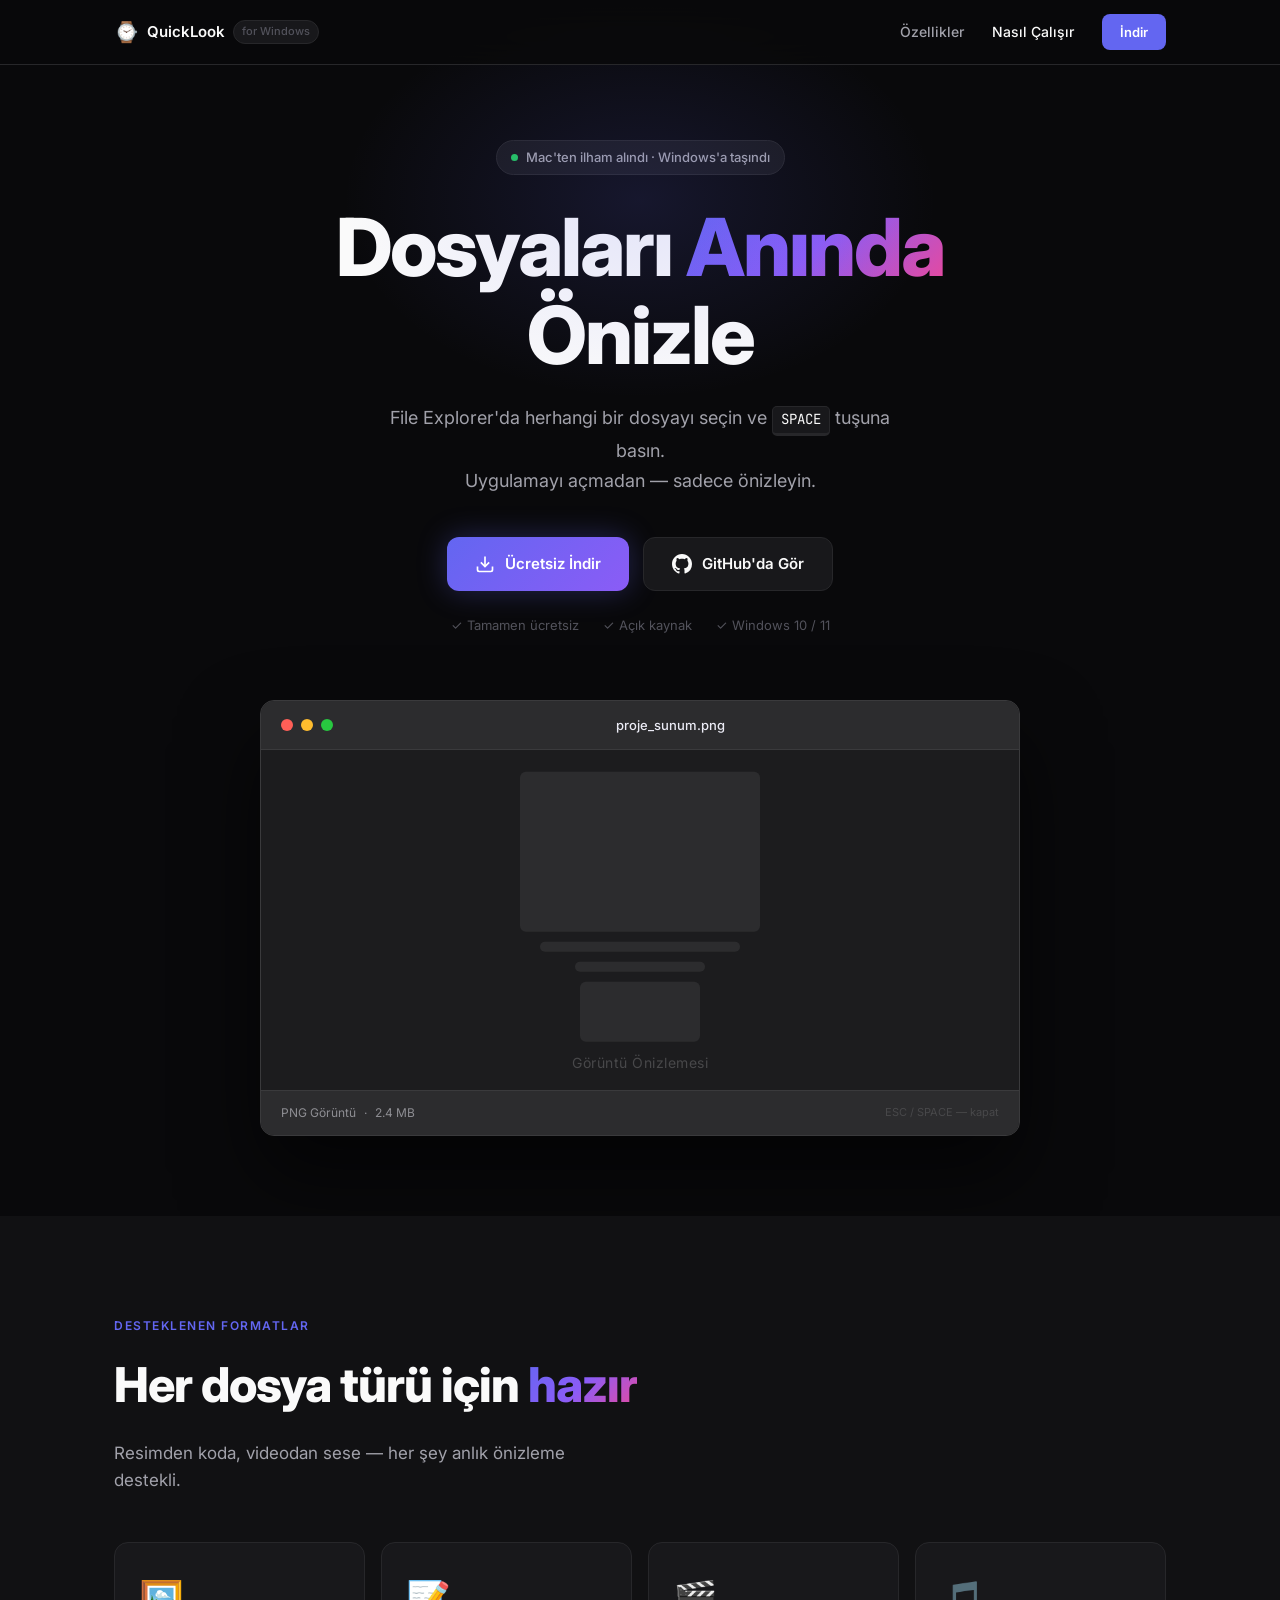
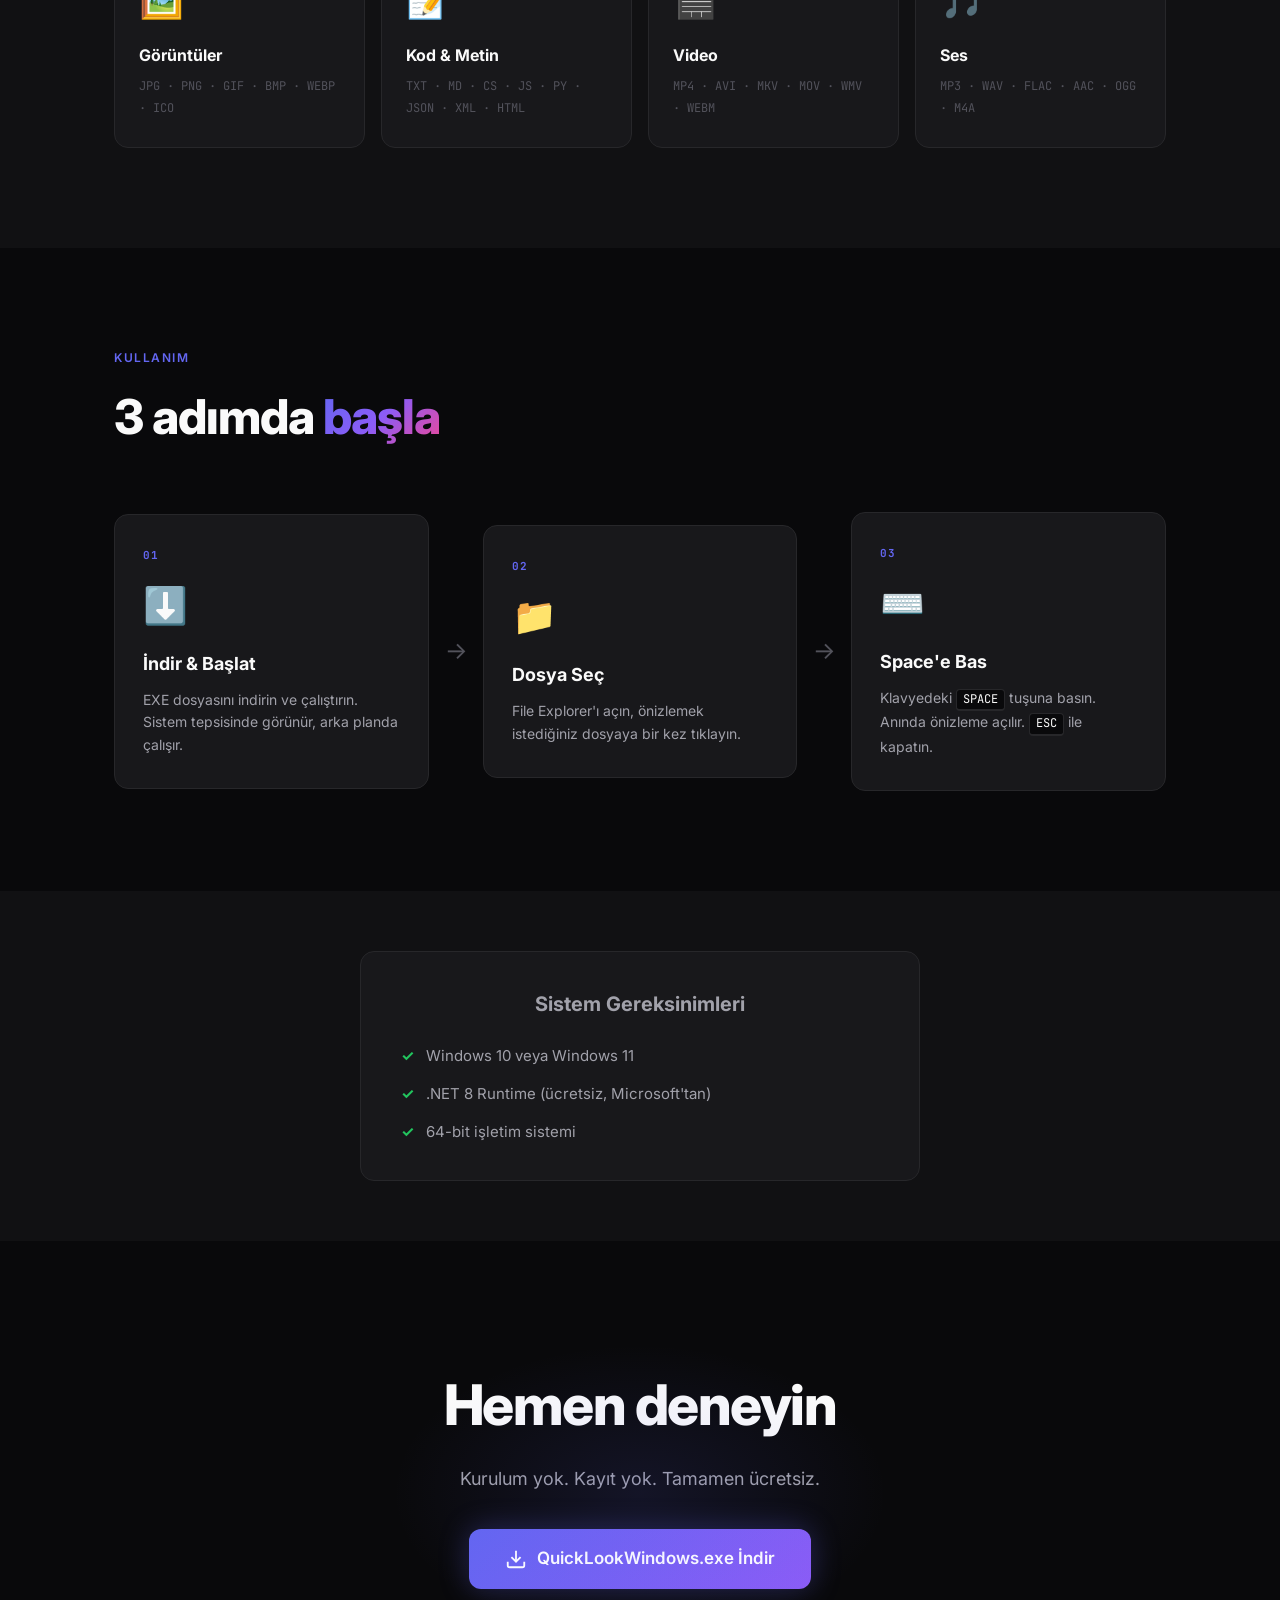
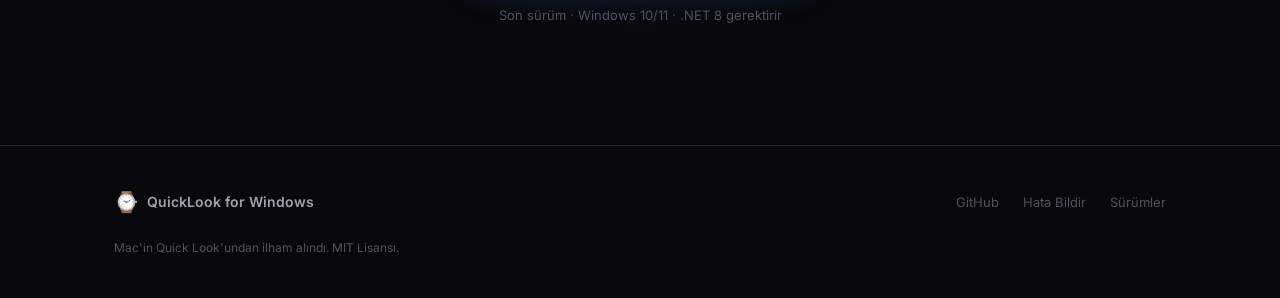
==== website/index.html @ 40efee07 "Initial commit: QuickLook for Windows + website" ====
<!DOCTYPE html>
<html lang="tr">
<head>
    <meta charset="UTF-8">
    <meta name="viewport" content="width=device-width, initial-scale=1.0">
    <title>Quick Look for Windows — Anlık Dosya Önizleme</title>
    <meta name="description" content="Mac'in efsanevi Quick Look özelliği artık Windows'ta. Herhangi bir dosyaya Space tuşuna basarak saniyeler içinde önizleyin.">
    <link rel="stylesheet" href="style.css">
    <link rel="preconnect" href="https://fonts.googleapis.com">
    <link href="https://fonts.googleapis.com/css2?family=Inter:wght@300;400;500;600;700;800&family=JetBrains+Mono:wght@400;500&display=swap" rel="stylesheet">
</head>
<body>

    <!-- Nav -->
    <nav class="nav">
        <div class="nav-inner">
            <div class="nav-logo">
                <span class="logo-icon">⌚</span>
                <span class="logo-text">QuickLook</span>
                <span class="logo-badge">for Windows</span>
            </div>
            <div class="nav-links">
                <a href="#features">Özellikler</a>
                <a href="#how">Nasıl Çalışır</a>
                <a href="#download" class="btn-nav">İndir</a>
            </div>
        </div>
    </nav>

    <!-- Hero -->
    <section class="hero">
        <div class="hero-glow"></div>
        <div class="container">
            <div class="hero-badge">
                <span class="badge-dot"></span>
                Mac'ten ilham alındı · Windows'a taşındı
            </div>
            <h1 class="hero-title">
                Dosyaları <span class="gradient-text">Anında</span><br>Önizle
            </h1>
            <p class="hero-sub">
                File Explorer'da herhangi bir dosyayı seçin ve <kbd>SPACE</kbd> tuşuna basın.<br>
                Uygulamayı açmadan — sadece önizleyin.
            </p>
            <div class="hero-actions">
                <!-- GitHub Releases URL'ini buraya girin -->
                <a href="https://github.com/serdalswd/QuickLookWindows/releases/latest/download/QuickLookWindows.exe"
                   class="btn-primary" id="download-btn">
                    <svg width="20" height="20" viewBox="0 0 24 24" fill="none" stroke="currentColor" stroke-width="2">
                        <path d="M21 15v4a2 2 0 01-2 2H5a2 2 0 01-2-2v-4"/>
                        <polyline points="7 10 12 15 17 10"/>
                        <line x1="12" y1="15" x2="12" y2="3"/>
                    </svg>
                    Ücretsiz İndir
                </a>
                <a href="https://github.com/serdalswd/QuickLookWindows" class="btn-secondary" target="_blank">
                    <svg width="20" height="20" viewBox="0 0 24 24" fill="currentColor">
                        <path d="M12 0C5.37 0 0 5.37 0 12c0 5.31 3.435 9.795 8.205 11.385.6.105.825-.255.825-.57 0-.285-.015-1.23-.015-2.235-3.015.555-3.795-.735-4.035-1.41-.135-.345-.72-1.41-1.23-1.695-.42-.225-1.02-.78-.015-.795.945-.015 1.62.87 1.845 1.23 1.08 1.815 2.805 1.305 3.495.99.105-.78.42-1.305.765-1.605-2.67-.3-5.46-1.335-5.46-5.925 0-1.305.465-2.385 1.23-3.225-.12-.3-.54-1.53.12-3.18 0 0 1.005-.315 3.3 1.23.96-.27 1.98-.405 3-.405s2.04.135 3 .405c2.295-1.56 3.3-1.23 3.3-1.23.66 1.65.24 2.88.12 3.18.765.84 1.23 1.905 1.23 3.225 0 4.605-2.805 5.625-5.475 5.925.435.375.81 1.095.81 2.22 0 1.605-.015 2.895-.015 3.3 0 .315.225.69.825.57A12.02 12.02 0 0024 12c0-6.63-5.37-12-12-12z"/>
                    </svg>
                    GitHub'da Gör
                </a>
            </div>
            <div class="hero-meta">
                <span>✓ Tamamen ücretsiz</span>
                <span>✓ Açık kaynak</span>
                <span>✓ Windows 10 / 11</span>
            </div>
        </div>

        <!-- Mockup -->
        <div class="mockup-wrap container">
            <div class="mockup-window">
                <div class="mockup-titlebar">
                    <span class="dot red"></span>
                    <span class="dot yellow"></span>
                    <span class="dot green"></span>
                    <span class="mockup-filename">proje_sunum.png</span>
                </div>
                <div class="mockup-content">
                    <div class="mockup-image-placeholder">
                        <div class="placeholder-graphic">
                            <div class="pg-rect large"></div>
                            <div class="pg-line"></div>
                            <div class="pg-line short"></div>
                            <div class="pg-rect small"></div>
                        </div>
                        <p>Görüntü Önizlemesi</p>
                    </div>
                </div>
                <div class="mockup-footer">
                    <span>PNG Görüntü</span>
                    <span>·</span>
                    <span>2.4 MB</span>
                    <span class="mockup-hint">ESC / SPACE — kapat</span>
                </div>
            </div>
        </div>
    </section>

    <!-- Features -->
    <section class="features" id="features">
        <div class="container">
            <div class="section-label">Desteklenen Formatlar</div>
            <h2 class="section-title">Her dosya türü için <span class="gradient-text">hazır</span></h2>
            <p class="section-sub">Resimden koda, videodan sese — her şey anlık önizleme destekli.</p>

            <div class="formats-grid">
                <div class="format-card">
                    <div class="format-icon img-icon">🖼️</div>
                    <div class="format-name">Görüntüler</div>
                    <div class="format-exts">JPG · PNG · GIF · BMP · WEBP · ICO</div>
                </div>
                <div class="format-card">
                    <div class="format-icon code-icon">📝</div>
                    <div class="format-name">Kod & Metin</div>
                    <div class="format-exts">TXT · MD · CS · JS · PY · JSON · XML · HTML</div>
                </div>
                <div class="format-card">
                    <div class="format-icon vid-icon">🎬</div>
                    <div class="format-name">Video</div>
                    <div class="format-exts">MP4 · AVI · MKV · MOV · WMV · WEBM</div>
                </div>
                <div class="format-card">
                    <div class="format-icon aud-icon">🎵</div>
                    <div class="format-name">Ses</div>
                    <div class="format-exts">MP3 · WAV · FLAC · AAC · OGG · M4A</div>
                </div>
            </div>
        </div>
    </section>

    <!-- How it works -->
    <section class="how" id="how">
        <div class="container">
            <div class="section-label">Kullanım</div>
            <h2 class="section-title">3 adımda <span class="gradient-text">başla</span></h2>

            <div class="steps">
                <div class="step">
                    <div class="step-num">01</div>
                    <div class="step-icon">⬇️</div>
                    <h3>İndir & Başlat</h3>
                    <p>EXE dosyasını indirin ve çalıştırın. Sistem tepsisinde görünür, arka planda çalışır.</p>
                </div>
                <div class="step-arrow">→</div>
                <div class="step">
                    <div class="step-num">02</div>
                    <div class="step-icon">📁</div>
                    <h3>Dosya Seç</h3>
                    <p>File Explorer'ı açın, önizlemek istediğiniz dosyaya bir kez tıklayın.</p>
                </div>
                <div class="step-arrow">→</div>
                <div class="step">
                    <div class="step-num">03</div>
                    <div class="step-icon">⌨️</div>
                    <h3>Space'e Bas</h3>
                    <p>Klavyedeki <kbd>SPACE</kbd> tuşuna basın. Anında önizleme açılır. <kbd>ESC</kbd> ile kapatın.</p>
                </div>
            </div>
        </div>
    </section>

    <!-- Requirements -->
    <section class="requirements">
        <div class="container">
            <div class="req-card">
                <h3>Sistem Gereksinimleri</h3>
                <div class="req-list">
                    <div class="req-item">
                        <span class="req-check">✓</span>
                        <span>Windows 10 veya Windows 11</span>
                    </div>
                    <div class="req-item">
                        <span class="req-check">✓</span>
                        <span>.NET 8 Runtime (ücretsiz, Microsoft'tan)</span>
                    </div>
                    <div class="req-item">
                        <span class="req-check">✓</span>
                        <span>64-bit işletim sistemi</span>
                    </div>
                </div>
            </div>
        </div>
    </section>

    <!-- Download CTA -->
    <section class="download-cta" id="download">
        <div class="container">
            <div class="cta-glow"></div>
            <h2>Hemen deneyin</h2>
            <p>Kurulum yok. Kayıt yok. Tamamen ücretsiz.</p>
            <a href="https://github.com/serdalswd/QuickLookWindows/releases/latest/download/QuickLookWindows.exe"
               class="btn-primary large">
                <svg width="22" height="22" viewBox="0 0 24 24" fill="none" stroke="currentColor" stroke-width="2">
                    <path d="M21 15v4a2 2 0 01-2 2H5a2 2 0 01-2-2v-4"/>
                    <polyline points="7 10 12 15 17 10"/>
                    <line x1="12" y1="15" x2="12" y2="3"/>
                </svg>
                QuickLookWindows.exe İndir
            </a>
            <div class="cta-note">Son sürüm · Windows 10/11 · .NET 8 gerektirir</div>
        </div>
    </section>

    <!-- Footer -->
    <footer class="footer">
        <div class="container footer-inner">
            <div class="footer-logo">
                <span class="logo-icon">⌚</span>
                <span>QuickLook for Windows</span>
            </div>
            <div class="footer-links">
                <a href="https://github.com/serdalswd/QuickLookWindows" target="_blank">GitHub</a>
                <a href="https://github.com/serdalswd/QuickLookWindows/issues" target="_blank">Hata Bildir</a>
                <a href="https://github.com/serdalswd/QuickLookWindows/releases" target="_blank">Sürümler</a>
            </div>
            <div class="footer-copy">Mac'in Quick Look'undan ilham alındı. MIT Lisansı.</div>
        </div>
    </footer>

    <script src="script.js"></script>
</body>
</html>
---- website/style.css ----
*, *::before, *::after { box-sizing: border-box; margin: 0; padding: 0; }

:root {
    --bg: #09090B;
    --bg2: #111113;
    --bg3: #18181B;
    --border: #27272A;
    --text: #FAFAFA;
    --text2: #A1A1AA;
    --text3: #52525B;
    --accent: #6366F1;
    --accent2: #8B5CF6;
    --green: #22C55E;
    --red: #EF4444;
    --yellow: #EAB308;
}

html { scroll-behavior: smooth; }

body {
    background: var(--bg);
    color: var(--text);
    font-family: 'Inter', -apple-system, sans-serif;
    line-height: 1.6;
    overflow-x: hidden;
}

.container {
    max-width: 1100px;
    margin: 0 auto;
    padding: 0 24px;
}

/* NAV */
.nav {
    position: fixed;
    top: 0; left: 0; right: 0;
    z-index: 100;
    background: rgba(9,9,11,0.8);
    backdrop-filter: blur(16px);
    border-bottom: 1px solid var(--border);
}
.nav-inner {
    max-width: 1100px;
    margin: 0 auto;
    padding: 0 24px;
    height: 64px;
    display: flex;
    align-items: center;
    justify-content: space-between;
}
.nav-logo {
    display: flex;
    align-items: center;
    gap: 8px;
    font-weight: 600;
    font-size: 15px;
    text-decoration: none;
    color: var(--text);
}
.logo-icon { font-size: 20px; }
.logo-badge {
    font-size: 11px;
    font-weight: 500;
    color: var(--text3);
    background: var(--bg3);
    border: 1px solid var(--border);
    padding: 2px 8px;
    border-radius: 999px;
}
.nav-links {
    display: flex;
    align-items: center;
    gap: 28px;
}
.nav-links a {
    color: var(--text2);
    text-decoration: none;
    font-size: 14px;
    font-weight: 500;
    transition: color .2s;
}
.nav-links a:hover { color: var(--text); }
.btn-nav {
    background: var(--accent) !important;
    color: white !important;
    padding: 8px 18px !important;
    border-radius: 8px !important;
    font-weight: 600 !important;
    font-size: 13px !important;
    transition: opacity .2s !important;
}
.btn-nav:hover { opacity: 0.85 !important; }

/* HERO */
.hero {
    padding: 140px 0 80px;
    text-align: center;
    position: relative;
    overflow: hidden;
}
.hero-glow {
    position: absolute;
    top: 0; left: 50%;
    transform: translateX(-50%);
    width: 600px;
    height: 400px;
    background: radial-gradient(ellipse at center, rgba(99,102,241,0.15) 0%, transparent 70%);
    pointer-events: none;
}
.hero-badge {
    display: inline-flex;
    align-items: center;
    gap: 8px;
    font-size: 13px;
    font-weight: 500;
    color: var(--text2);
    background: var(--bg3);
    border: 1px solid var(--border);
    padding: 6px 14px;
    border-radius: 999px;
    margin-bottom: 28px;
}
.badge-dot {
    width: 7px; height: 7px;
    background: var(--green);
    border-radius: 50%;
    animation: pulse 2s infinite;
}
@keyframes pulse {
    0%, 100% { opacity: 1; }
    50% { opacity: 0.4; }
}
.hero-title {
    font-size: clamp(48px, 7vw, 80px);
    font-weight: 800;
    line-height: 1.1;
    letter-spacing: -2px;
    margin-bottom: 24px;
}
.gradient-text {
    background: linear-gradient(135deg, var(--accent), var(--accent2), #EC4899);
    -webkit-background-clip: text;
    -webkit-text-fill-color: transparent;
    background-clip: text;
}
.hero-sub {
    font-size: 18px;
    color: var(--text2);
    max-width: 520px;
    margin: 0 auto 40px;
    line-height: 1.7;
}
.hero-sub kbd {
    display: inline-block;
    background: var(--bg3);
    border: 1px solid var(--border);
    border-bottom: 3px solid var(--border);
    padding: 1px 8px;
    border-radius: 5px;
    font-family: 'JetBrains Mono', monospace;
    font-size: 14px;
    color: var(--text);
}
.hero-actions {
    display: flex;
    gap: 14px;
    justify-content: center;
    flex-wrap: wrap;
    margin-bottom: 24px;
}
.btn-primary {
    display: inline-flex;
    align-items: center;
    gap: 10px;
    background: linear-gradient(135deg, var(--accent), var(--accent2));
    color: white;
    text-decoration: none;
    font-weight: 600;
    font-size: 15px;
    padding: 14px 28px;
    border-radius: 12px;
    transition: transform .2s, opacity .2s;
    box-shadow: 0 0 30px rgba(99,102,241,0.3);
}
.btn-primary:hover { transform: translateY(-2px); opacity: 0.9; }
.btn-primary.large { font-size: 17px; padding: 16px 36px; }
.btn-secondary {
    display: inline-flex;
    align-items: center;
    gap: 10px;
    background: var(--bg3);
    border: 1px solid var(--border);
    color: var(--text);
    text-decoration: none;
    font-weight: 600;
    font-size: 15px;
    padding: 14px 28px;
    border-radius: 12px;
    transition: border-color .2s, transform .2s;
}
.btn-secondary:hover { border-color: #52525B; transform: translateY(-2px); }
.hero-meta {
    display: flex;
    gap: 24px;
    justify-content: center;
    font-size: 13px;
    color: var(--text3);
    flex-wrap: wrap;
}

/* MOCKUP */
.mockup-wrap {
    margin-top: 64px;
}
.mockup-window {
    background: #1C1C1E;
    border: 1px solid #3A3A3C;
    border-radius: 14px;
    overflow: hidden;
    max-width: 760px;
    margin: 0 auto;
    box-shadow: 0 40px 80px rgba(0,0,0,0.6);
}
.mockup-titlebar {
    background: #2C2C2E;
    padding: 14px 20px;
    display: flex;
    align-items: center;
    gap: 8px;
    border-bottom: 1px solid #3A3A3C;
}
.dot {
    width: 12px; height: 12px;
    border-radius: 50%;
}
.dot.red { background: #FF5F57; }
.dot.yellow { background: #FEBC2E; }
.dot.green { background: #28C840; }
.mockup-filename {
    flex: 1;
    text-align: center;
    font-size: 13px;
    font-weight: 500;
    color: #EBEBF5;
    margin: 0 8px;
}
.mockup-content {
    height: 340px;
    display: flex;
    align-items: center;
    justify-content: center;
    background: #1C1C1E;
}
.mockup-image-placeholder {
    text-align: center;
    color: #48484A;
}
.mockup-image-placeholder p {
    font-size: 14px;
    margin-top: 16px;
    letter-spacing: 0.5px;
}
.placeholder-graphic {
    display: flex;
    flex-direction: column;
    gap: 10px;
    align-items: center;
}
.pg-rect {
    background: #2C2C2E;
    border-radius: 6px;
}
.pg-rect.large { width: 240px; height: 160px; }
.pg-rect.small { width: 120px; height: 60px; }
.pg-line {
    height: 10px;
    border-radius: 999px;
    background: #2C2C2E;
    width: 200px;
}
.pg-line.short { width: 130px; }
.mockup-footer {
    background: #2C2C2E;
    padding: 12px 20px;
    display: flex;
    align-items: center;
    gap: 8px;
    font-size: 12px;
    color: #8E8E93;
    border-top: 1px solid #3A3A3C;
}
.mockup-hint {
    margin-left: auto;
    color: #48484A;
    font-size: 11px;
}

/* SECTIONS */
.section-label {
    font-size: 12px;
    font-weight: 600;
    letter-spacing: 1.5px;
    text-transform: uppercase;
    color: var(--accent);
    margin-bottom: 12px;
}
.section-title {
    font-size: clamp(32px, 4vw, 48px);
    font-weight: 800;
    letter-spacing: -1px;
    margin-bottom: 16px;
}
.section-sub {
    color: var(--text2);
    font-size: 17px;
    max-width: 500px;
}

/* FEATURES */
.features {
    padding: 100px 0;
    background: var(--bg2);
}
.formats-grid {
    display: grid;
    grid-template-columns: repeat(auto-fit, minmax(220px, 1fr));
    gap: 16px;
    margin-top: 48px;
}
.format-card {
    background: var(--bg3);
    border: 1px solid var(--border);
    border-radius: 14px;
    padding: 28px 24px;
    transition: border-color .2s, transform .2s;
}
.format-card:hover {
    border-color: #52525B;
    transform: translateY(-4px);
}
.format-icon { font-size: 36px; margin-bottom: 14px; }
.format-name {
    font-weight: 700;
    font-size: 16px;
    margin-bottom: 8px;
}
.format-exts {
    font-size: 12px;
    color: var(--text3);
    font-family: 'JetBrains Mono', monospace;
    line-height: 1.8;
}

/* HOW */
.how {
    padding: 100px 0;
}
.steps {
    display: flex;
    align-items: center;
    gap: 16px;
    margin-top: 56px;
    flex-wrap: wrap;
}
.step {
    flex: 1;
    min-width: 220px;
    background: var(--bg3);
    border: 1px solid var(--border);
    border-radius: 14px;
    padding: 32px 28px;
}
.step-num {
    font-size: 11px;
    font-weight: 700;
    letter-spacing: 1px;
    color: var(--accent);
    font-family: 'JetBrains Mono', monospace;
    margin-bottom: 12px;
}
.step-icon { font-size: 36px; margin-bottom: 16px; }
.step h3 {
    font-size: 18px;
    font-weight: 700;
    margin-bottom: 10px;
}
.step p {
    font-size: 14px;
    color: var(--text2);
    line-height: 1.6;
}
.step p kbd {
    display: inline-block;
    background: var(--bg);
    border: 1px solid var(--border);
    border-bottom: 2px solid var(--border);
    padding: 0px 6px;
    border-radius: 4px;
    font-family: 'JetBrains Mono', monospace;
    font-size: 12px;
    color: var(--text);
}
.step-arrow {
    font-size: 24px;
    color: var(--text3);
    flex-shrink: 0;
}

/* REQUIREMENTS */
.requirements {
    padding: 60px 0;
    background: var(--bg2);
}
.req-card {
    background: var(--bg3);
    border: 1px solid var(--border);
    border-radius: 14px;
    padding: 36px 40px;
    max-width: 560px;
    margin: 0 auto;
    text-align: center;
}
.req-card h3 {
    font-size: 20px;
    font-weight: 700;
    margin-bottom: 24px;
    color: var(--text2);
}
.req-list {
    display: flex;
    flex-direction: column;
    gap: 14px;
    text-align: left;
}
.req-item {
    display: flex;
    align-items: center;
    gap: 12px;
    font-size: 15px;
    color: var(--text2);
}
.req-check {
    color: var(--green);
    font-weight: 700;
    flex-shrink: 0;
}

/* DOWNLOAD CTA */
.download-cta {
    padding: 120px 0;
    text-align: center;
    position: relative;
    overflow: hidden;
}
.cta-glow {
    position: absolute;
    top: 50%; left: 50%;
    transform: translate(-50%,-50%);
    width: 500px; height: 300px;
    background: radial-gradient(ellipse, rgba(99,102,241,0.12) 0%, transparent 70%);
    pointer-events: none;
}
.download-cta h2 {
    font-size: clamp(36px, 5vw, 56px);
    font-weight: 800;
    letter-spacing: -1.5px;
    margin-bottom: 14px;
}
.download-cta p {
    font-size: 18px;
    color: var(--text2);
    margin-bottom: 36px;
}
.cta-note {
    margin-top: 16px;
    font-size: 13px;
    color: var(--text3);
}

/* FOOTER */
.footer {
    border-top: 1px solid var(--border);
    padding: 40px 0;
}
.footer-inner {
    display: flex;
    align-items: center;
    justify-content: space-between;
    flex-wrap: wrap;
    gap: 20px;
}
.footer-logo {
    display: flex;
    align-items: center;
    gap: 8px;
    font-weight: 600;
    font-size: 14px;
    color: var(--text2);
}
.footer-links {
    display: flex;
    gap: 24px;
}
.footer-links a {
    font-size: 13px;
    color: var(--text3);
    text-decoration: none;
    transition: color .2s;
}
.footer-links a:hover { color: var(--text2); }
.footer-copy {
    font-size: 12px;
    color: var(--text3);
    width: 100%;
}

/* ANIMATIONS */
.fade-up {
    opacity: 0;
    transform: translateY(30px);
    transition: opacity 0.6s ease, transform 0.6s ease;
}
.fade-up.visible {
    opacity: 1;
    transform: translateY(0);
}

@media (max-width: 680px) {
    .nav-links a:not(.btn-nav) { display: none; }
    .step-arrow { display: none; }
    .steps { gap: 16px; }
    .hero-title { letter-spacing: -1px; }
    .footer-inner { flex-direction: column; text-align: center; }
    .footer-links { justify-content: center; }
}
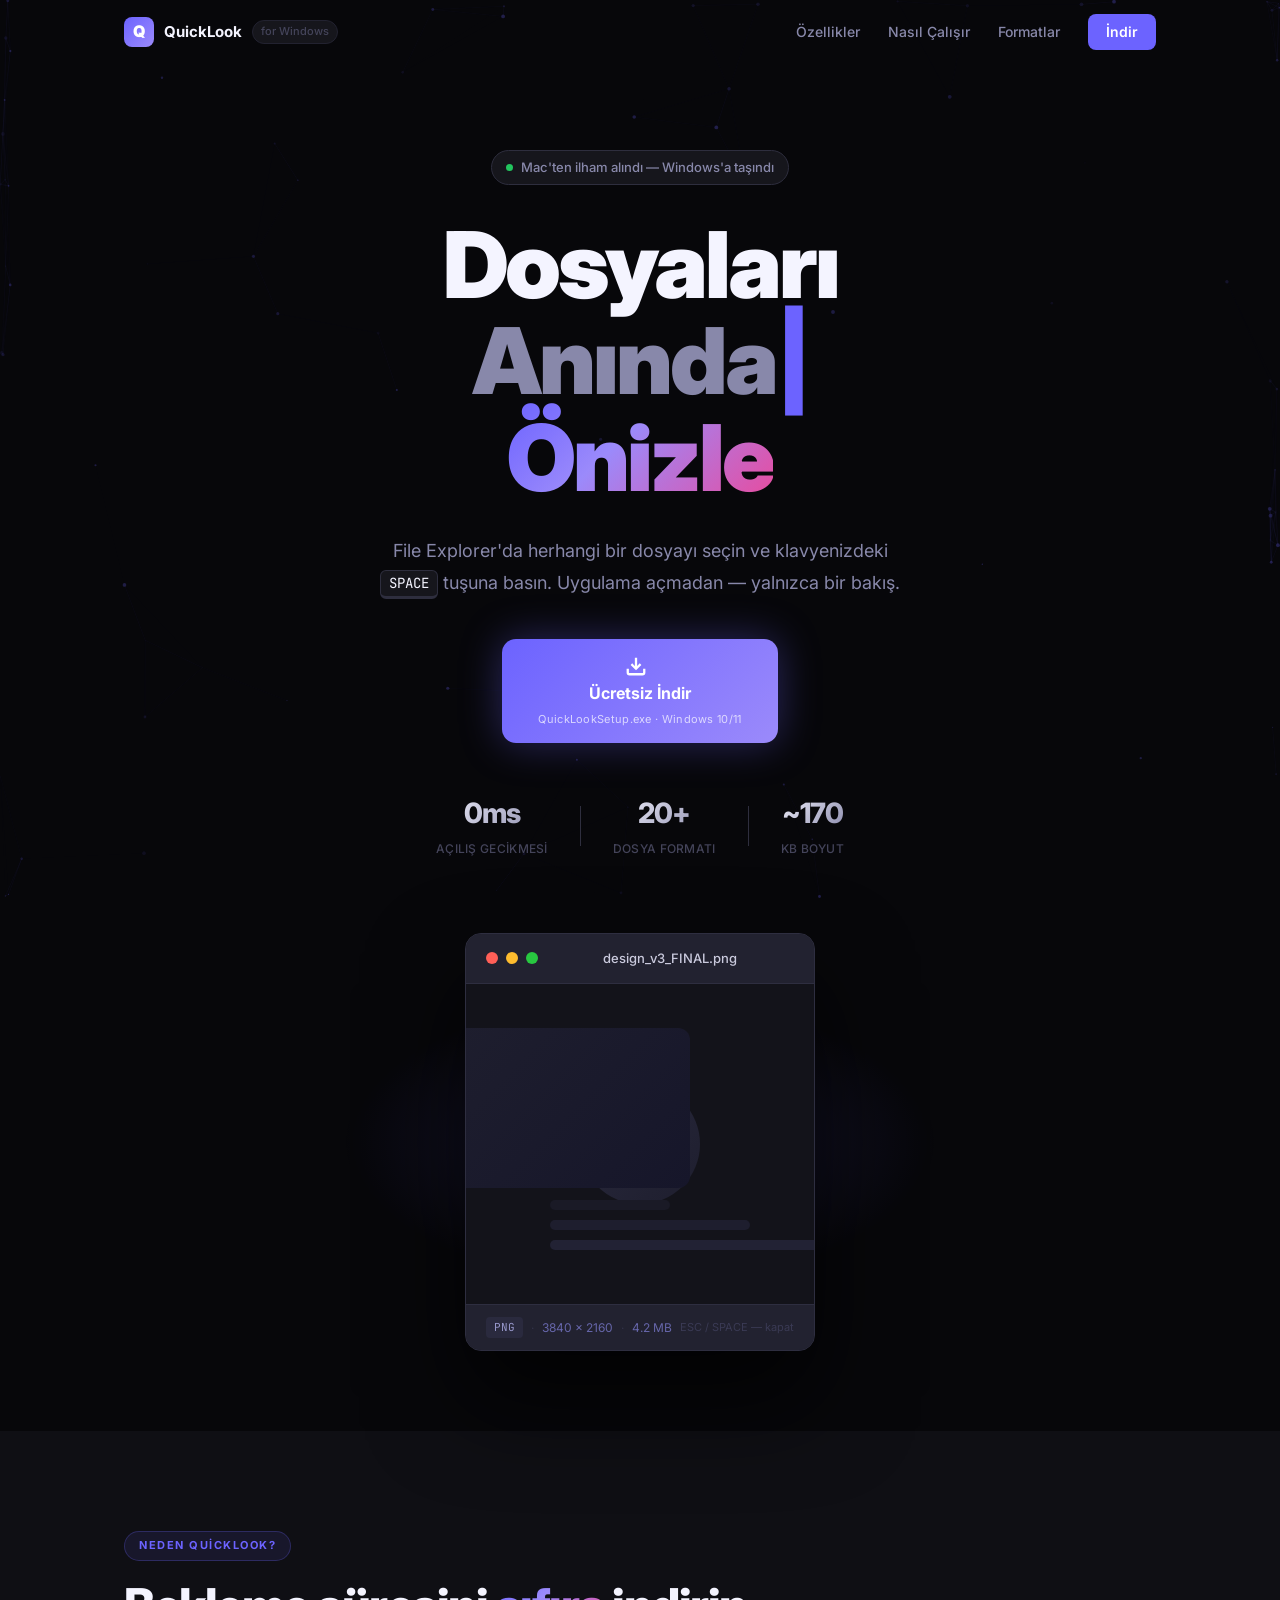
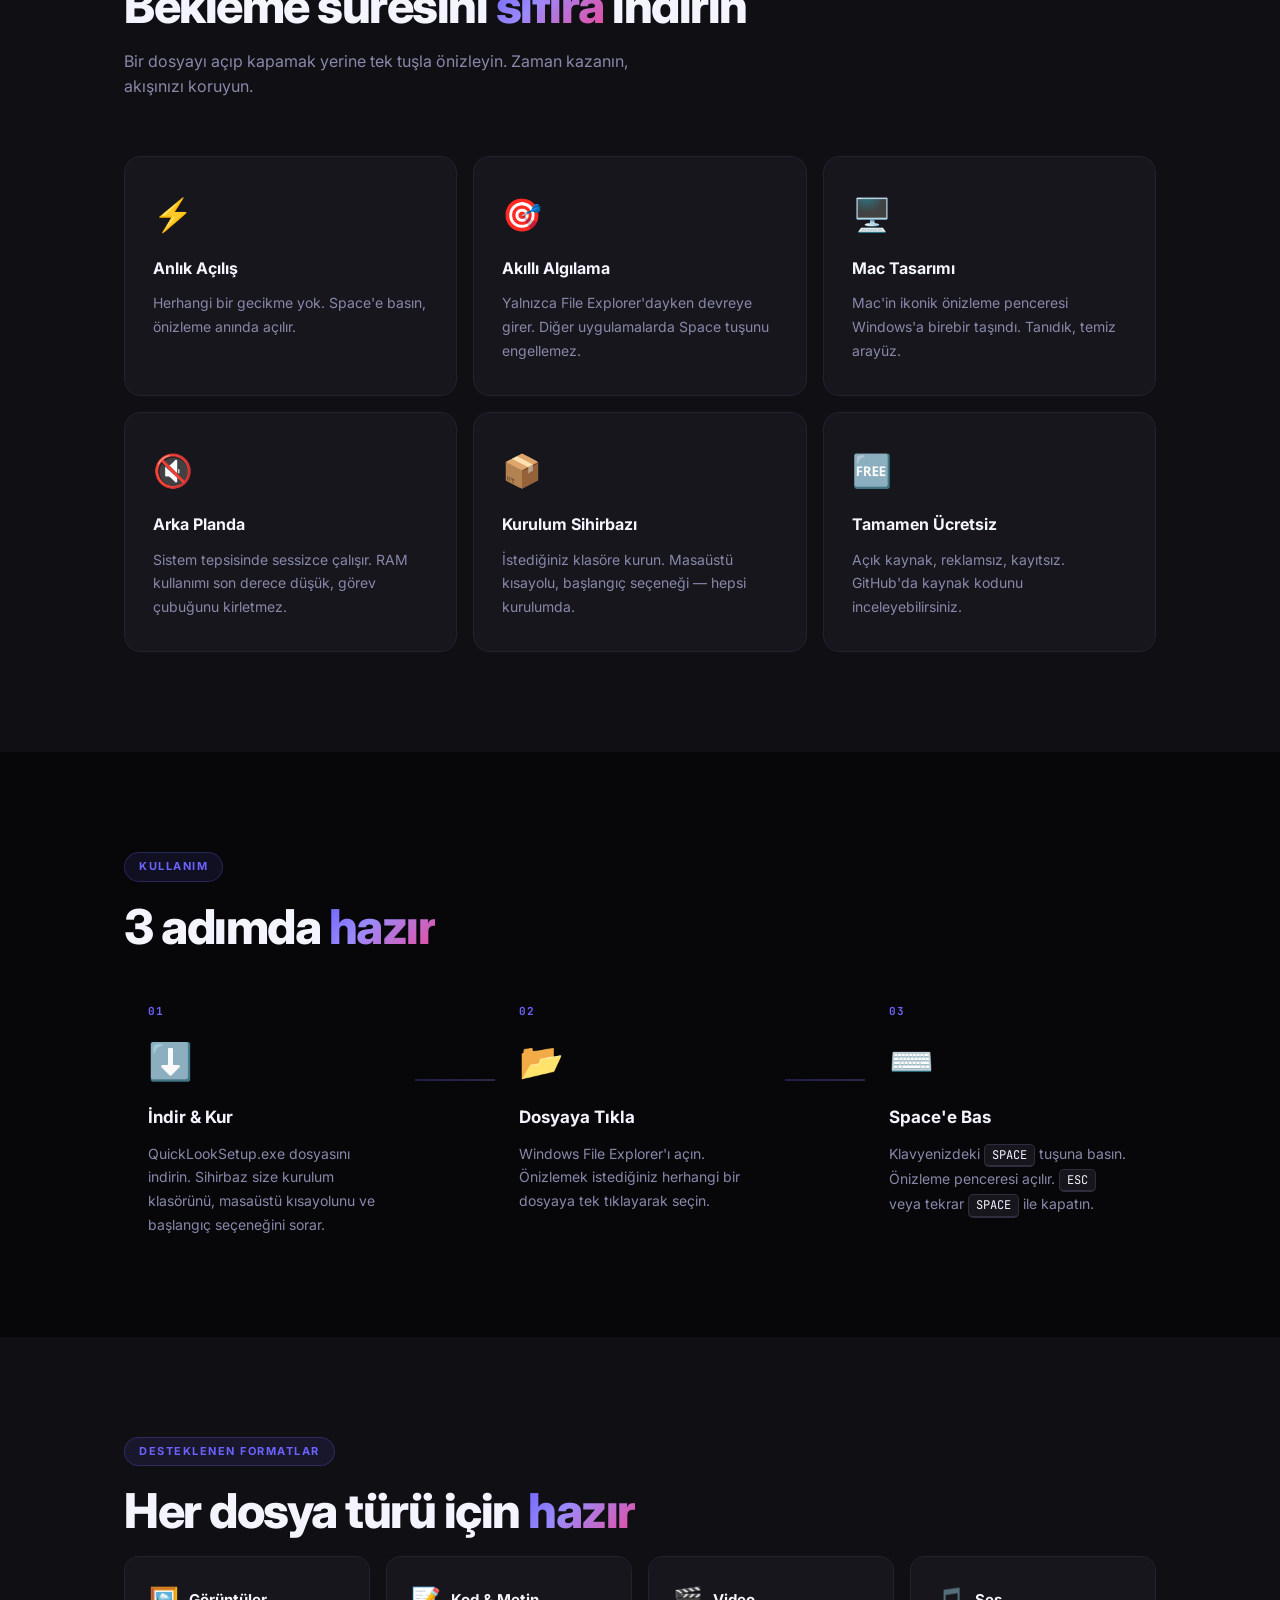
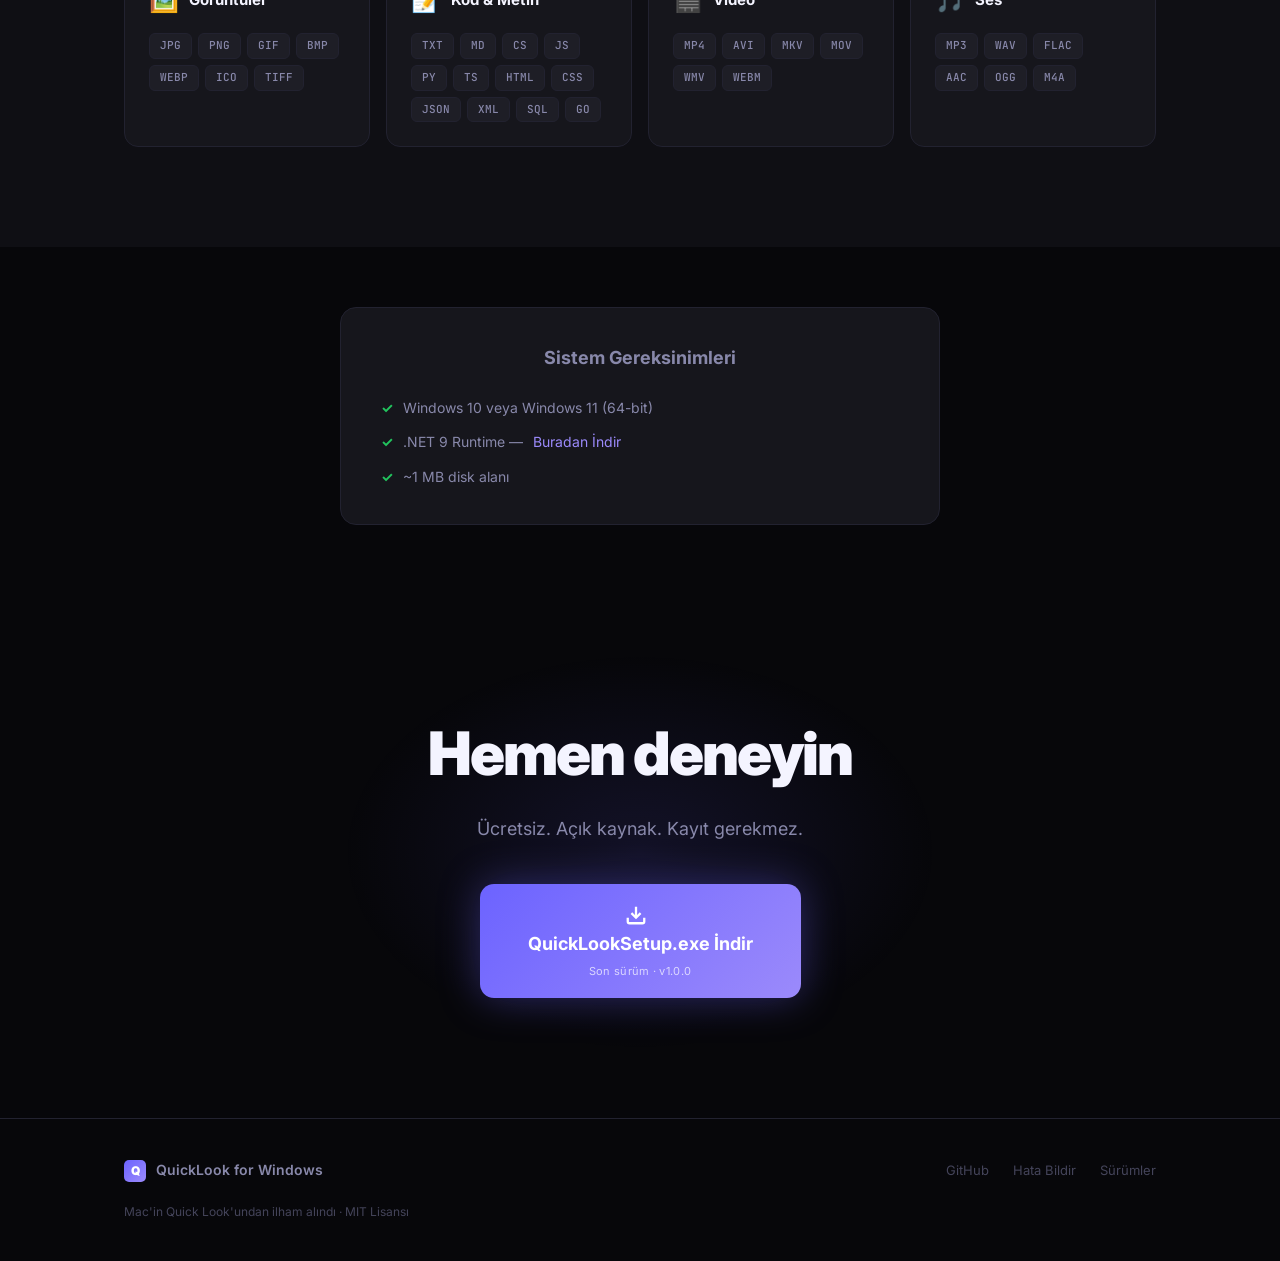
==== commit 59050362: "v1.1.0: Fix Space key bug, add installer, redesign website" ====
--- a/website/index.html
+++ b/website/index.html
@@ -4,220 +4,277 @@
     <meta charset="UTF-8">
     <meta name="viewport" content="width=device-width, initial-scale=1.0">
     <title>Quick Look for Windows — Anlık Dosya Önizleme</title>
-    <meta name="description" content="Mac'in efsanevi Quick Look özelliği artık Windows'ta. Herhangi bir dosyaya Space tuşuna basarak saniyeler içinde önizleyin.">
+    <meta name="description" content="Mac'in efsanevi Quick Look özelliği artık Windows'ta. Space tuşuna basarak dosyaları anında önizleyin.">
     <link rel="stylesheet" href="style.css">
     <link rel="preconnect" href="https://fonts.googleapis.com">
-    <link href="https://fonts.googleapis.com/css2?family=Inter:wght@300;400;500;600;700;800&family=JetBrains+Mono:wght@400;500&display=swap" rel="stylesheet">
+    <link href="https://fonts.googleapis.com/css2?family=Inter:wght@300;400;500;600;700;800;900&family=JetBrains+Mono:wght@400;500&display=swap" rel="stylesheet">
 </head>
 <body>
 
-    <!-- Nav -->
-    <nav class="nav">
-        <div class="nav-inner">
-            <div class="nav-logo">
-                <span class="logo-icon">⌚</span>
-                <span class="logo-text">QuickLook</span>
-                <span class="logo-badge">for Windows</span>
-            </div>
-            <div class="nav-links">
-                <a href="#features">Özellikler</a>
-                <a href="#how">Nasıl Çalışır</a>
-                <a href="#download" class="btn-nav">İndir</a>
-            </div>
-        </div>
-    </nav>
-
-    <!-- Hero -->
-    <section class="hero">
-        <div class="hero-glow"></div>
-        <div class="container">
-            <div class="hero-badge">
-                <span class="badge-dot"></span>
-                Mac'ten ilham alındı · Windows'a taşındı
-            </div>
-            <h1 class="hero-title">
-                Dosyaları <span class="gradient-text">Anında</span><br>Önizle
-            </h1>
-            <p class="hero-sub">
-                File Explorer'da herhangi bir dosyayı seçin ve <kbd>SPACE</kbd> tuşuna basın.<br>
-                Uygulamayı açmadan — sadece önizleyin.
-            </p>
-            <div class="hero-actions">
-                <!-- GitHub Releases URL'ini buraya girin -->
-                <a href="https://github.com/serdalswd/QuickLookWindows/releases/latest/download/QuickLookWindows.exe"
-                   class="btn-primary" id="download-btn">
-                    <svg width="20" height="20" viewBox="0 0 24 24" fill="none" stroke="currentColor" stroke-width="2">
-                        <path d="M21 15v4a2 2 0 01-2 2H5a2 2 0 01-2-2v-4"/>
-                        <polyline points="7 10 12 15 17 10"/>
-                        <line x1="12" y1="15" x2="12" y2="3"/>
-                    </svg>
-                    Ücretsiz İndir
-                </a>
-                <a href="https://github.com/serdalswd/QuickLookWindows" class="btn-secondary" target="_blank">
-                    <svg width="20" height="20" viewBox="0 0 24 24" fill="currentColor">
-                        <path d="M12 0C5.37 0 0 5.37 0 12c0 5.31 3.435 9.795 8.205 11.385.6.105.825-.255.825-.57 0-.285-.015-1.23-.015-2.235-3.015.555-3.795-.735-4.035-1.41-.135-.345-.72-1.41-1.23-1.695-.42-.225-1.02-.78-.015-.795.945-.015 1.62.87 1.845 1.23 1.08 1.815 2.805 1.305 3.495.99.105-.78.42-1.305.765-1.605-2.67-.3-5.46-1.335-5.46-5.925 0-1.305.465-2.385 1.23-3.225-.12-.3-.54-1.53.12-3.18 0 0 1.005-.315 3.3 1.23.96-.27 1.98-.405 3-.405s2.04.135 3 .405c2.295-1.56 3.3-1.23 3.3-1.23.66 1.65.24 2.88.12 3.18.765.84 1.23 1.905 1.23 3.225 0 4.605-2.805 5.625-5.475 5.925.435.375.81 1.095.81 2.22 0 1.605-.015 2.895-.015 3.3 0 .315.225.69.825.57A12.02 12.02 0 0024 12c0-6.63-5.37-12-12-12z"/>
-                    </svg>
-                    GitHub'da Gör
-                </a>
-            </div>
-            <div class="hero-meta">
-                <span>✓ Tamamen ücretsiz</span>
-                <span>✓ Açık kaynak</span>
-                <span>✓ Windows 10 / 11</span>
-            </div>
-        </div>
-
-        <!-- Mockup -->
-        <div class="mockup-wrap container">
-            <div class="mockup-window">
-                <div class="mockup-titlebar">
-                    <span class="dot red"></span>
-                    <span class="dot yellow"></span>
-                    <span class="dot green"></span>
-                    <span class="mockup-filename">proje_sunum.png</span>
-                </div>
-                <div class="mockup-content">
-                    <div class="mockup-image-placeholder">
-                        <div class="placeholder-graphic">
-                            <div class="pg-rect large"></div>
-                            <div class="pg-line"></div>
-                            <div class="pg-line short"></div>
-                            <div class="pg-rect small"></div>
-                        </div>
-                        <p>Görüntü Önizlemesi</p>
-                    </div>
-                </div>
-                <div class="mockup-footer">
-                    <span>PNG Görüntü</span>
-                    <span>·</span>
-                    <span>2.4 MB</span>
-                    <span class="mockup-hint">ESC / SPACE — kapat</span>
-                </div>
-            </div>
-        </div>
-    </section>
-
-    <!-- Features -->
-    <section class="features" id="features">
-        <div class="container">
-            <div class="section-label">Desteklenen Formatlar</div>
-            <h2 class="section-title">Her dosya türü için <span class="gradient-text">hazır</span></h2>
-            <p class="section-sub">Resimden koda, videodan sese — her şey anlık önizleme destekli.</p>
-
-            <div class="formats-grid">
-                <div class="format-card">
-                    <div class="format-icon img-icon">🖼️</div>
-                    <div class="format-name">Görüntüler</div>
-                    <div class="format-exts">JPG · PNG · GIF · BMP · WEBP · ICO</div>
-                </div>
-                <div class="format-card">
-                    <div class="format-icon code-icon">📝</div>
-                    <div class="format-name">Kod & Metin</div>
-                    <div class="format-exts">TXT · MD · CS · JS · PY · JSON · XML · HTML</div>
-                </div>
-                <div class="format-card">
-                    <div class="format-icon vid-icon">🎬</div>
-                    <div class="format-name">Video</div>
-                    <div class="format-exts">MP4 · AVI · MKV · MOV · WMV · WEBM</div>
-                </div>
-                <div class="format-card">
-                    <div class="format-icon aud-icon">🎵</div>
-                    <div class="format-name">Ses</div>
-                    <div class="format-exts">MP3 · WAV · FLAC · AAC · OGG · M4A</div>
-                </div>
-            </div>
-        </div>
-    </section>
-
-    <!-- How it works -->
-    <section class="how" id="how">
-        <div class="container">
-            <div class="section-label">Kullanım</div>
-            <h2 class="section-title">3 adımda <span class="gradient-text">başla</span></h2>
-
-            <div class="steps">
-                <div class="step">
-                    <div class="step-num">01</div>
-                    <div class="step-icon">⬇️</div>
-                    <h3>İndir & Başlat</h3>
-                    <p>EXE dosyasını indirin ve çalıştırın. Sistem tepsisinde görünür, arka planda çalışır.</p>
-                </div>
-                <div class="step-arrow">→</div>
-                <div class="step">
-                    <div class="step-num">02</div>
-                    <div class="step-icon">📁</div>
-                    <h3>Dosya Seç</h3>
-                    <p>File Explorer'ı açın, önizlemek istediğiniz dosyaya bir kez tıklayın.</p>
-                </div>
-                <div class="step-arrow">→</div>
-                <div class="step">
-                    <div class="step-num">03</div>
-                    <div class="step-icon">⌨️</div>
-                    <h3>Space'e Bas</h3>
-                    <p>Klavyedeki <kbd>SPACE</kbd> tuşuna basın. Anında önizleme açılır. <kbd>ESC</kbd> ile kapatın.</p>
-                </div>
-            </div>
-        </div>
-    </section>
-
-    <!-- Requirements -->
-    <section class="requirements">
-        <div class="container">
-            <div class="req-card">
-                <h3>Sistem Gereksinimleri</h3>
-                <div class="req-list">
-                    <div class="req-item">
-                        <span class="req-check">✓</span>
-                        <span>Windows 10 veya Windows 11</span>
-                    </div>
-                    <div class="req-item">
-                        <span class="req-check">✓</span>
-                        <span>.NET 8 Runtime (ücretsiz, Microsoft'tan)</span>
-                    </div>
-                    <div class="req-item">
-                        <span class="req-check">✓</span>
-                        <span>64-bit işletim sistemi</span>
-                    </div>
-                </div>
-            </div>
-        </div>
-    </section>
-
-    <!-- Download CTA -->
-    <section class="download-cta" id="download">
-        <div class="container">
-            <div class="cta-glow"></div>
-            <h2>Hemen deneyin</h2>
-            <p>Kurulum yok. Kayıt yok. Tamamen ücretsiz.</p>
-            <a href="https://github.com/serdalswd/QuickLookWindows/releases/latest/download/QuickLookWindows.exe"
-               class="btn-primary large">
-                <svg width="22" height="22" viewBox="0 0 24 24" fill="none" stroke="currentColor" stroke-width="2">
+<canvas id="particles"></canvas>
+
+<!-- NAV -->
+<nav class="nav" id="nav">
+    <div class="nav-inner">
+        <div class="nav-logo">
+            <div class="logo-mark">Q</div>
+            <span class="logo-text">QuickLook</span>
+            <span class="logo-badge">for Windows</span>
+        </div>
+        <div class="nav-links">
+            <a href="#features">Özellikler</a>
+            <a href="#how">Nasıl Çalışır</a>
+            <a href="#formats">Formatlar</a>
+            <a href="#download" class="btn-nav">İndir</a>
+        </div>
+    </div>
+</nav>
+
+<!-- HERO -->
+<section class="hero" id="home">
+    <div class="container">
+        <div class="hero-eyebrow reveal">
+            <span class="eyebrow-dot"></span>
+            Mac'ten ilham alındı — Windows'a taşındı
+        </div>
+
+        <h1 class="hero-title reveal">
+            Dosyaları<br>
+            <span class="typed-wrap"><span class="typed" id="typed"></span><span class="cursor">|</span></span><br>
+            <span class="gradient-text">Önizle</span>
+        </h1>
+
+        <p class="hero-sub reveal">
+            File Explorer'da herhangi bir dosyayı seçin ve klavyenizdeki
+            <kbd>SPACE</kbd> tuşuna basın. Uygulama açmadan — yalnızca bir bakış.
+        </p>
+
+        <div class="hero-cta reveal">
+            <a href="https://github.com/serdalswd/QuickLookWindows/releases/latest/download/QuickLookSetup.exe"
+               class="btn-download" id="dl-btn">
+                <svg class="btn-icon" viewBox="0 0 24 24" fill="none" stroke="currentColor" stroke-width="2.5">
                     <path d="M21 15v4a2 2 0 01-2 2H5a2 2 0 01-2-2v-4"/>
                     <polyline points="7 10 12 15 17 10"/>
                     <line x1="12" y1="15" x2="12" y2="3"/>
                 </svg>
-                QuickLookWindows.exe İndir
+                Ücretsiz İndir
+                <span class="btn-sub">QuickLookSetup.exe · Windows 10/11</span>
             </a>
-            <div class="cta-note">Son sürüm · Windows 10/11 · .NET 8 gerektirir</div>
-        </div>
-    </section>
-
-    <!-- Footer -->
-    <footer class="footer">
-        <div class="container footer-inner">
-            <div class="footer-logo">
-                <span class="logo-icon">⌚</span>
-                <span>QuickLook for Windows</span>
-            </div>
-            <div class="footer-links">
-                <a href="https://github.com/serdalswd/QuickLookWindows" target="_blank">GitHub</a>
-                <a href="https://github.com/serdalswd/QuickLookWindows/issues" target="_blank">Hata Bildir</a>
-                <a href="https://github.com/serdalswd/QuickLookWindows/releases" target="_blank">Sürümler</a>
-            </div>
-            <div class="footer-copy">Mac'in Quick Look'undan ilham alındı. MIT Lisansı.</div>
-        </div>
-    </footer>
-
-    <script src="script.js"></script>
+        </div>
+
+        <div class="hero-stats reveal">
+            <div class="stat"><span class="stat-val">0ms</span><span class="stat-label">Açılış Gecikmesi</span></div>
+            <div class="stat-div"></div>
+            <div class="stat"><span class="stat-val">20+</span><span class="stat-label">Dosya Formatı</span></div>
+            <div class="stat-div"></div>
+            <div class="stat"><span class="stat-val">~170</span><span class="stat-label">KB Boyut</span></div>
+        </div>
+    </div>
+
+    <!-- Mockup -->
+    <div class="mockup-scene reveal">
+        <div class="mockup-glow"></div>
+        <div class="mockup-win">
+            <div class="mockup-bar">
+                <span class="dot r"></span><span class="dot y"></span><span class="dot g"></span>
+                <span class="mockup-title-text">design_v3_FINAL.png</span>
+            </div>
+            <div class="mockup-body">
+                <div class="mock-img">
+                    <div class="mock-shape circle"></div>
+                    <div class="mock-shape rect"></div>
+                    <div class="mock-shape line l1"></div>
+                    <div class="mock-shape line l2"></div>
+                    <div class="mock-shape line l3 short"></div>
+                </div>
+            </div>
+            <div class="mockup-foot">
+                <span class="mf-tag">PNG</span>
+                <span class="mf-sep">·</span>
+                <span>3840 × 2160</span>
+                <span class="mf-sep">·</span>
+                <span>4.2 MB</span>
+                <span class="mf-hint">ESC / SPACE — kapat</span>
+            </div>
+        </div>
+    </div>
+</section>
+
+<!-- FEATURES -->
+<section class="features" id="features">
+    <div class="container">
+        <div class="section-badge reveal">Neden QuickLook?</div>
+        <h2 class="section-title reveal">Bekleme süresini <span class="gradient-text">sıfıra</span> indirin</h2>
+        <p class="section-desc reveal">Bir dosyayı açıp kapamak yerine tek tuşla önizleyin. Zaman kazanın, akışınızı koruyun.</p>
+
+        <div class="feat-grid">
+            <div class="feat-card reveal">
+                <div class="feat-icon">⚡</div>
+                <h3>Anlık Açılış</h3>
+                <p>Herhangi bir gecikme yok. Space'e basın, önizleme anında açılır.</p>
+            </div>
+            <div class="feat-card reveal">
+                <div class="feat-icon">🎯</div>
+                <h3>Akıllı Algılama</h3>
+                <p>Yalnızca File Explorer'dayken devreye girer. Diğer uygulamalarda Space tuşunu engellemez.</p>
+            </div>
+            <div class="feat-card reveal">
+                <div class="feat-icon">🖥️</div>
+                <h3>Mac Tasarımı</h3>
+                <p>Mac'in ikonik önizleme penceresi Windows'a birebir taşındı. Tanıdık, temiz arayüz.</p>
+            </div>
+            <div class="feat-card reveal">
+                <div class="feat-icon">🔇</div>
+                <h3>Arka Planda</h3>
+                <p>Sistem tepsisinde sessizce çalışır. RAM kullanımı son derece düşük, görev çubuğunu kirletmez.</p>
+            </div>
+            <div class="feat-card reveal">
+                <div class="feat-icon">📦</div>
+                <h3>Kurulum Sihirbazı</h3>
+                <p>İstediğiniz klasöre kurun. Masaüstü kısayolu, başlangıç seçeneği — hepsi kurulumda.</p>
+            </div>
+            <div class="feat-card reveal">
+                <div class="feat-icon">🆓</div>
+                <h3>Tamamen Ücretsiz</h3>
+                <p>Açık kaynak, reklamsız, kayıtsız. GitHub'da kaynak kodunu inceleyebilirsiniz.</p>
+            </div>
+        </div>
+    </div>
+</section>
+
+<!-- HOW IT WORKS -->
+<section class="how" id="how">
+    <div class="container">
+        <div class="section-badge reveal">Kullanım</div>
+        <h2 class="section-title reveal">3 adımda <span class="gradient-text">hazır</span></h2>
+
+        <div class="steps-wrap">
+            <div class="step reveal">
+                <div class="step-num">01</div>
+                <div class="step-body">
+                    <div class="step-ico">⬇️</div>
+                    <h3>İndir & Kur</h3>
+                    <p>QuickLookSetup.exe dosyasını indirin. Sihirbaz size kurulum klasörünü, masaüstü kısayolunu ve başlangıç seçeneğini sorar.</p>
+                </div>
+            </div>
+            <div class="step-connector reveal"><span></span></div>
+            <div class="step reveal">
+                <div class="step-num">02</div>
+                <div class="step-body">
+                    <div class="step-ico">📂</div>
+                    <h3>Dosyaya Tıkla</h3>
+                    <p>Windows File Explorer'ı açın. Önizlemek istediğiniz herhangi bir dosyaya tek tıklayarak seçin.</p>
+                </div>
+            </div>
+            <div class="step-connector reveal"><span></span></div>
+            <div class="step reveal">
+                <div class="step-num">03</div>
+                <div class="step-body">
+                    <div class="step-ico">⌨️</div>
+                    <h3>Space'e Bas</h3>
+                    <p>Klavyenizdeki <kbd>SPACE</kbd> tuşuna basın. Önizleme penceresi açılır. <kbd>ESC</kbd> veya tekrar <kbd>SPACE</kbd> ile kapatın.</p>
+                </div>
+            </div>
+        </div>
+    </div>
+</section>
+
+<!-- FORMATS -->
+<section class="formats" id="formats">
+    <div class="container">
+        <div class="section-badge reveal">Desteklenen Formatlar</div>
+        <h2 class="section-title reveal">Her dosya türü için <span class="gradient-text">hazır</span></h2>
+
+        <div class="fmt-grid">
+            <div class="fmt-card reveal">
+                <div class="fmt-header">
+                    <span class="fmt-emoji">🖼️</span>
+                    <span class="fmt-cat">Görüntüler</span>
+                </div>
+                <div class="fmt-tags">
+                    <span>JPG</span><span>PNG</span><span>GIF</span><span>BMP</span><span>WEBP</span><span>ICO</span><span>TIFF</span>
+                </div>
+            </div>
+            <div class="fmt-card reveal">
+                <div class="fmt-header">
+                    <span class="fmt-emoji">📝</span>
+                    <span class="fmt-cat">Kod & Metin</span>
+                </div>
+                <div class="fmt-tags">
+                    <span>TXT</span><span>MD</span><span>CS</span><span>JS</span><span>PY</span><span>TS</span><span>HTML</span><span>CSS</span><span>JSON</span><span>XML</span><span>SQL</span><span>GO</span>
+                </div>
+            </div>
+            <div class="fmt-card reveal">
+                <div class="fmt-header">
+                    <span class="fmt-emoji">🎬</span>
+                    <span class="fmt-cat">Video</span>
+                </div>
+                <div class="fmt-tags">
+                    <span>MP4</span><span>AVI</span><span>MKV</span><span>MOV</span><span>WMV</span><span>WEBM</span>
+                </div>
+            </div>
+            <div class="fmt-card reveal">
+                <div class="fmt-header">
+                    <span class="fmt-emoji">🎵</span>
+                    <span class="fmt-cat">Ses</span>
+                </div>
+                <div class="fmt-tags">
+                    <span>MP3</span><span>WAV</span><span>FLAC</span><span>AAC</span><span>OGG</span><span>M4A</span>
+                </div>
+            </div>
+        </div>
+    </div>
+</section>
+
+<!-- REQUIREMENTS -->
+<section class="reqs">
+    <div class="container">
+        <div class="req-box reveal">
+            <h3>Sistem Gereksinimleri</h3>
+            <div class="req-cols">
+                <div class="req-item"><span class="req-ok">✓</span> Windows 10 veya Windows 11 (64-bit)</div>
+                <div class="req-item"><span class="req-ok">✓</span> .NET 9 Runtime — <a href="https://dotnet.microsoft.com/download/dotnet/9.0" target="_blank">Buradan İndir</a></div>
+                <div class="req-item"><span class="req-ok">✓</span> ~1 MB disk alanı</div>
+            </div>
+        </div>
+    </div>
+</section>
+
+<!-- DOWNLOAD CTA -->
+<section class="dl-cta" id="download">
+    <div class="container">
+        <div class="cta-glow"></div>
+        <h2 class="reveal">Hemen deneyin</h2>
+        <p class="reveal">Ücretsiz. Açık kaynak. Kayıt gerekmez.</p>
+        <a href="https://github.com/serdalswd/QuickLookWindows/releases/latest/download/QuickLookSetup.exe"
+           class="btn-download large reveal">
+            <svg class="btn-icon" viewBox="0 0 24 24" fill="none" stroke="currentColor" stroke-width="2.5">
+                <path d="M21 15v4a2 2 0 01-2 2H5a2 2 0 01-2-2v-4"/>
+                <polyline points="7 10 12 15 17 10"/>
+                <line x1="12" y1="15" x2="12" y2="3"/>
+            </svg>
+            QuickLookSetup.exe İndir
+            <span class="btn-sub">Son sürüm · v1.0.0</span>
+        </a>
+    </div>
+</section>
+
+<!-- FOOTER -->
+<footer class="footer">
+    <div class="container footer-inner">
+        <div class="footer-logo">
+            <div class="logo-mark sm">Q</div>
+            QuickLook for Windows
+        </div>
+        <div class="footer-links">
+            <a href="https://github.com/serdalswd/QuickLookWindows" target="_blank">GitHub</a>
+            <a href="https://github.com/serdalswd/QuickLookWindows/issues" target="_blank">Hata Bildir</a>
+            <a href="https://github.com/serdalswd/QuickLookWindows/releases" target="_blank">Sürümler</a>
+        </div>
+        <div class="footer-note">Mac'in Quick Look'undan ilham alındı · MIT Lisansı</div>
+    </div>
+</footer>
+
+<script src="script.js"></script>
 </body>
 </html>
--- a/website/style.css
+++ b/website/style.css
@@ -1,536 +1,157 @@
-*, *::before, *::after { box-sizing: border-box; margin: 0; padding: 0; }
+*,*::before,*::after{box-sizing:border-box;margin:0;padding:0}
+:root{
+  --bg:#07070A;--bg2:#0F0F14;--bg3:#16161C;--bg4:#1E1E26;
+  --border:#222230;--border2:#2E2E3E;
+  --txt:#F4F4FF;--txt2:#8888AA;--txt3:#44445A;
+  --accent:#6C63FF;--accent2:#9B8AFB;--pink:#EC4899;
+  --green:#22C55E;
+}
+html{scroll-behavior:smooth}
+body{background:var(--bg);color:var(--txt);font-family:'Inter',-apple-system,sans-serif;line-height:1.6;overflow-x:hidden}
 
-:root {
-    --bg: #09090B;
-    --bg2: #111113;
-    --bg3: #18181B;
-    --border: #27272A;
-    --text: #FAFAFA;
-    --text2: #A1A1AA;
-    --text3: #52525B;
-    --accent: #6366F1;
-    --accent2: #8B5CF6;
-    --green: #22C55E;
-    --red: #EF4444;
-    --yellow: #EAB308;
-}
+#particles{position:fixed;inset:0;z-index:0;pointer-events:none;opacity:.45}
 
-html { scroll-behavior: smooth; }
-
-body {
-    background: var(--bg);
-    color: var(--text);
-    font-family: 'Inter', -apple-system, sans-serif;
-    line-height: 1.6;
-    overflow-x: hidden;
-}
-
-.container {
-    max-width: 1100px;
-    margin: 0 auto;
-    padding: 0 24px;
-}
+.container{max-width:1080px;margin:0 auto;padding:0 24px;position:relative;z-index:1}
 
 /* NAV */
-.nav {
-    position: fixed;
-    top: 0; left: 0; right: 0;
-    z-index: 100;
-    background: rgba(9,9,11,0.8);
-    backdrop-filter: blur(16px);
-    border-bottom: 1px solid var(--border);
-}
-.nav-inner {
-    max-width: 1100px;
-    margin: 0 auto;
-    padding: 0 24px;
-    height: 64px;
-    display: flex;
-    align-items: center;
-    justify-content: space-between;
-}
-.nav-logo {
-    display: flex;
-    align-items: center;
-    gap: 8px;
-    font-weight: 600;
-    font-size: 15px;
-    text-decoration: none;
-    color: var(--text);
-}
-.logo-icon { font-size: 20px; }
-.logo-badge {
-    font-size: 11px;
-    font-weight: 500;
-    color: var(--text3);
-    background: var(--bg3);
-    border: 1px solid var(--border);
-    padding: 2px 8px;
-    border-radius: 999px;
-}
-.nav-links {
-    display: flex;
-    align-items: center;
-    gap: 28px;
-}
-.nav-links a {
-    color: var(--text2);
-    text-decoration: none;
-    font-size: 14px;
-    font-weight: 500;
-    transition: color .2s;
-}
-.nav-links a:hover { color: var(--text); }
-.btn-nav {
-    background: var(--accent) !important;
-    color: white !important;
-    padding: 8px 18px !important;
-    border-radius: 8px !important;
-    font-weight: 600 !important;
-    font-size: 13px !important;
-    transition: opacity .2s !important;
-}
-.btn-nav:hover { opacity: 0.85 !important; }
+.nav{position:fixed;top:0;left:0;right:0;z-index:100;transition:background .3s}
+.nav.scrolled{background:rgba(7,7,10,.88);backdrop-filter:blur(20px);border-bottom:1px solid var(--border)}
+.nav-inner{max-width:1080px;margin:0 auto;padding:0 24px;height:64px;display:flex;align-items:center;justify-content:space-between}
+.nav-logo{display:flex;align-items:center;gap:10px}
+.logo-mark{width:30px;height:30px;background:linear-gradient(135deg,var(--accent),var(--accent2));border-radius:8px;display:flex;align-items:center;justify-content:center;font-weight:900;font-size:16px;color:white;flex-shrink:0}
+.logo-mark.sm{width:22px;height:22px;font-size:12px;border-radius:5px}
+.logo-text{font-weight:700;font-size:15px}
+.logo-badge{font-size:11px;color:var(--txt3);background:var(--bg3);border:1px solid var(--border);padding:2px 8px;border-radius:999px;font-weight:500}
+.nav-links{display:flex;align-items:center;gap:28px}
+.nav-links a{color:var(--txt2);text-decoration:none;font-size:14px;font-weight:500;transition:color .2s}
+.nav-links a:hover{color:var(--txt)}
+.btn-nav{background:var(--accent)!important;color:white!important;padding:7px 18px!important;border-radius:8px!important;font-weight:600!important;transition:opacity .2s!important}
+.btn-nav:hover{opacity:.85!important}
 
 /* HERO */
-.hero {
-    padding: 140px 0 80px;
-    text-align: center;
-    position: relative;
-    overflow: hidden;
-}
-.hero-glow {
-    position: absolute;
-    top: 0; left: 50%;
-    transform: translateX(-50%);
-    width: 600px;
-    height: 400px;
-    background: radial-gradient(ellipse at center, rgba(99,102,241,0.15) 0%, transparent 70%);
-    pointer-events: none;
-}
-.hero-badge {
-    display: inline-flex;
-    align-items: center;
-    gap: 8px;
-    font-size: 13px;
-    font-weight: 500;
-    color: var(--text2);
-    background: var(--bg3);
-    border: 1px solid var(--border);
-    padding: 6px 14px;
-    border-radius: 999px;
-    margin-bottom: 28px;
-}
-.badge-dot {
-    width: 7px; height: 7px;
-    background: var(--green);
-    border-radius: 50%;
-    animation: pulse 2s infinite;
-}
-@keyframes pulse {
-    0%, 100% { opacity: 1; }
-    50% { opacity: 0.4; }
-}
-.hero-title {
-    font-size: clamp(48px, 7vw, 80px);
-    font-weight: 800;
-    line-height: 1.1;
-    letter-spacing: -2px;
-    margin-bottom: 24px;
-}
-.gradient-text {
-    background: linear-gradient(135deg, var(--accent), var(--accent2), #EC4899);
-    -webkit-background-clip: text;
-    -webkit-text-fill-color: transparent;
-    background-clip: text;
-}
-.hero-sub {
-    font-size: 18px;
-    color: var(--text2);
-    max-width: 520px;
-    margin: 0 auto 40px;
-    line-height: 1.7;
-}
-.hero-sub kbd {
-    display: inline-block;
-    background: var(--bg3);
-    border: 1px solid var(--border);
-    border-bottom: 3px solid var(--border);
-    padding: 1px 8px;
-    border-radius: 5px;
-    font-family: 'JetBrains Mono', monospace;
-    font-size: 14px;
-    color: var(--text);
-}
-.hero-actions {
-    display: flex;
-    gap: 14px;
-    justify-content: center;
-    flex-wrap: wrap;
-    margin-bottom: 24px;
-}
-.btn-primary {
-    display: inline-flex;
-    align-items: center;
-    gap: 10px;
-    background: linear-gradient(135deg, var(--accent), var(--accent2));
-    color: white;
-    text-decoration: none;
-    font-weight: 600;
-    font-size: 15px;
-    padding: 14px 28px;
-    border-radius: 12px;
-    transition: transform .2s, opacity .2s;
-    box-shadow: 0 0 30px rgba(99,102,241,0.3);
-}
-.btn-primary:hover { transform: translateY(-2px); opacity: 0.9; }
-.btn-primary.large { font-size: 17px; padding: 16px 36px; }
-.btn-secondary {
-    display: inline-flex;
-    align-items: center;
-    gap: 10px;
-    background: var(--bg3);
-    border: 1px solid var(--border);
-    color: var(--text);
-    text-decoration: none;
-    font-weight: 600;
-    font-size: 15px;
-    padding: 14px 28px;
-    border-radius: 12px;
-    transition: border-color .2s, transform .2s;
-}
-.btn-secondary:hover { border-color: #52525B; transform: translateY(-2px); }
-.hero-meta {
-    display: flex;
-    gap: 24px;
-    justify-content: center;
-    font-size: 13px;
-    color: var(--text3);
-    flex-wrap: wrap;
-}
+.hero{padding:150px 0 80px;text-align:center;position:relative;min-height:100vh;display:flex;flex-direction:column;justify-content:center}
+.hero-eyebrow{display:inline-flex;align-items:center;gap:8px;font-size:13px;font-weight:500;color:var(--txt2);background:var(--bg3);border:1px solid var(--border2);padding:6px 14px;border-radius:999px;margin-bottom:32px}
+.eyebrow-dot{width:7px;height:7px;background:var(--green);border-radius:50%;animation:blink 2s infinite}
+@keyframes blink{0%,100%{opacity:1}50%{opacity:.3}}
+.hero-title{font-size:clamp(52px,8vw,92px);font-weight:900;line-height:1.05;letter-spacing:-3px;margin-bottom:28px}
+.typed-wrap{display:inline-block;color:var(--txt2)}
+.cursor{color:var(--accent);animation:cur .9s step-end infinite}
+@keyframes cur{0%,100%{opacity:1}50%{opacity:0}}
+.gradient-text{background:linear-gradient(135deg,var(--accent) 0%,var(--accent2) 40%,var(--pink) 100%);-webkit-background-clip:text;-webkit-text-fill-color:transparent;background-clip:text}
+.hero-sub{font-size:18px;color:var(--txt2);max-width:520px;margin:0 auto 40px;line-height:1.8}
+.hero-sub kbd{display:inline-block;background:var(--bg3);border:1px solid var(--border2);border-bottom:3px solid var(--border2);padding:0 8px;border-radius:6px;font-family:'JetBrains Mono',monospace;font-size:14px;color:var(--txt);vertical-align:middle}
+
+/* DOWNLOAD BUTTON */
+.btn-download{display:inline-flex;flex-direction:column;align-items:center;gap:4px;background:linear-gradient(135deg,var(--accent),var(--accent2));color:white;text-decoration:none;font-weight:700;font-size:16px;padding:16px 36px 14px;border-radius:14px;transition:transform .25s,box-shadow .25s;box-shadow:0 0 40px rgba(108,99,255,.35)}
+.btn-download:hover{transform:translateY(-3px);box-shadow:0 8px 50px rgba(108,99,255,.5)}
+.btn-download.large{font-size:18px;padding:20px 48px 18px}
+.btn-icon{width:22px;height:22px;margin-right:8px;vertical-align:middle}
+.btn-sub{font-size:11px;font-weight:400;opacity:.7;letter-spacing:.3px}
+.hero-cta{margin-bottom:48px}
+
+/* STATS */
+.hero-stats{display:flex;align-items:center;justify-content:center;gap:32px;flex-wrap:wrap}
+.stat{text-align:center}
+.stat-val{display:block;font-size:28px;font-weight:800;letter-spacing:-1px;background:linear-gradient(135deg,var(--txt),var(--txt2));-webkit-background-clip:text;-webkit-text-fill-color:transparent;background-clip:text}
+.stat-label{font-size:12px;color:var(--txt3);font-weight:500;letter-spacing:.3px;text-transform:uppercase}
+.stat-div{width:1px;height:40px;background:var(--border2)}
 
 /* MOCKUP */
-.mockup-wrap {
-    margin-top: 64px;
-}
-.mockup-window {
-    background: #1C1C1E;
-    border: 1px solid #3A3A3C;
-    border-radius: 14px;
-    overflow: hidden;
-    max-width: 760px;
-    margin: 0 auto;
-    box-shadow: 0 40px 80px rgba(0,0,0,0.6);
-}
-.mockup-titlebar {
-    background: #2C2C2E;
-    padding: 14px 20px;
-    display: flex;
-    align-items: center;
-    gap: 8px;
-    border-bottom: 1px solid #3A3A3C;
-}
-.dot {
-    width: 12px; height: 12px;
-    border-radius: 50%;
-}
-.dot.red { background: #FF5F57; }
-.dot.yellow { background: #FEBC2E; }
-.dot.green { background: #28C840; }
-.mockup-filename {
-    flex: 1;
-    text-align: center;
-    font-size: 13px;
-    font-weight: 500;
-    color: #EBEBF5;
-    margin: 0 8px;
-}
-.mockup-content {
-    height: 340px;
-    display: flex;
-    align-items: center;
-    justify-content: center;
-    background: #1C1C1E;
-}
-.mockup-image-placeholder {
-    text-align: center;
-    color: #48484A;
-}
-.mockup-image-placeholder p {
-    font-size: 14px;
-    margin-top: 16px;
-    letter-spacing: 0.5px;
-}
-.placeholder-graphic {
-    display: flex;
-    flex-direction: column;
-    gap: 10px;
-    align-items: center;
-}
-.pg-rect {
-    background: #2C2C2E;
-    border-radius: 6px;
-}
-.pg-rect.large { width: 240px; height: 160px; }
-.pg-rect.small { width: 120px; height: 60px; }
-.pg-line {
-    height: 10px;
-    border-radius: 999px;
-    background: #2C2C2E;
-    width: 200px;
-}
-.pg-line.short { width: 130px; }
-.mockup-footer {
-    background: #2C2C2E;
-    padding: 12px 20px;
-    display: flex;
-    align-items: center;
-    gap: 8px;
-    font-size: 12px;
-    color: #8E8E93;
-    border-top: 1px solid #3A3A3C;
-}
-.mockup-hint {
-    margin-left: auto;
-    color: #48484A;
-    font-size: 11px;
-}
+.mockup-scene{position:relative;max-width:820px;margin:72px auto 0}
+.mockup-glow{position:absolute;top:50%;left:50%;transform:translate(-50%,-50%);width:600px;height:300px;background:radial-gradient(ellipse,rgba(108,99,255,.18) 0%,transparent 70%);pointer-events:none;z-index:0}
+.mockup-win{background:#1A1A22;border:1px solid #2E2E40;border-radius:16px;overflow:hidden;box-shadow:0 48px 96px rgba(0,0,0,.7);position:relative;z-index:1;animation:float 6s ease-in-out infinite}
+@keyframes float{0%,100%{transform:translateY(0)}50%{transform:translateY(-10px)}}
+.mockup-bar{background:#222230;padding:14px 20px;display:flex;align-items:center;gap:8px;border-bottom:1px solid #2E2E40}
+.dot{width:12px;height:12px;border-radius:50%}
+.dot.r{background:#FF5F57}.dot.y{background:#FEBC2E}.dot.g{background:#28C840}
+.mockup-title-text{flex:1;text-align:center;font-size:13px;font-weight:500;color:#CACADD;margin:0 8px}
+.mockup-body{height:320px;display:flex;align-items:center;justify-content:center;padding:24px;background:#13131A}
+.mock-img{position:relative;width:100%;height:100%;display:flex;align-items:center;justify-content:center}
+.mock-shape{position:absolute;border-radius:8px}
+.mock-shape.circle{width:120px;height:120px;border-radius:50%;background:linear-gradient(135deg,#2A2A3E,#1E1E2E)}
+.mock-shape.rect{width:240px;height:160px;border-radius:12px;background:linear-gradient(135deg,#1E1E2E,#16162A);top:20px;right:100px;animation:shimmer 3s ease-in-out infinite}
+.mock-shape.line{height:10px;border-radius:999px;bottom:30px;background:#222234}
+.mock-shape.l1{width:280px;left:60px}
+.mock-shape.l2{width:200px;left:60px;bottom:50px;background:#1E1E2E}
+.mock-shape.l3.short{width:120px;left:60px;bottom:70px;background:#1A1A26}
+@keyframes shimmer{0%,100%{opacity:.7}50%{opacity:1}}
+.mockup-foot{background:#222230;padding:12px 20px;display:flex;align-items:center;gap:8px;font-size:12px;color:#6666AA;border-top:1px solid #2E2E40}
+.mf-tag{background:#2A2A3E;color:#9898CC;padding:2px 8px;border-radius:4px;font-family:'JetBrains Mono',monospace;font-size:11px}
+.mf-sep{color:#333348}
+.mf-hint{margin-left:auto;color:#3A3A54;font-size:11px}
 
-/* SECTIONS */
-.section-label {
-    font-size: 12px;
-    font-weight: 600;
-    letter-spacing: 1.5px;
-    text-transform: uppercase;
-    color: var(--accent);
-    margin-bottom: 12px;
-}
-.section-title {
-    font-size: clamp(32px, 4vw, 48px);
-    font-weight: 800;
-    letter-spacing: -1px;
-    margin-bottom: 16px;
-}
-.section-sub {
-    color: var(--text2);
-    font-size: 17px;
-    max-width: 500px;
-}
+/* SECTION COMMON */
+.section-badge{display:inline-block;font-size:11px;font-weight:700;letter-spacing:1.5px;text-transform:uppercase;color:var(--accent);background:rgba(108,99,255,.1);border:1px solid rgba(108,99,255,.25);padding:5px 14px;border-radius:999px;margin-bottom:16px}
+.section-title{font-size:clamp(30px,4vw,48px);font-weight:800;letter-spacing:-1.5px;margin-bottom:14px;line-height:1.2}
+.section-desc{color:var(--txt2);font-size:16px;max-width:520px;margin-bottom:56px}
 
 /* FEATURES */
-.features {
-    padding: 100px 0;
-    background: var(--bg2);
-}
-.formats-grid {
-    display: grid;
-    grid-template-columns: repeat(auto-fit, minmax(220px, 1fr));
-    gap: 16px;
-    margin-top: 48px;
-}
-.format-card {
-    background: var(--bg3);
-    border: 1px solid var(--border);
-    border-radius: 14px;
-    padding: 28px 24px;
-    transition: border-color .2s, transform .2s;
-}
-.format-card:hover {
-    border-color: #52525B;
-    transform: translateY(-4px);
-}
-.format-icon { font-size: 36px; margin-bottom: 14px; }
-.format-name {
-    font-weight: 700;
-    font-size: 16px;
-    margin-bottom: 8px;
-}
-.format-exts {
-    font-size: 12px;
-    color: var(--text3);
-    font-family: 'JetBrains Mono', monospace;
-    line-height: 1.8;
-}
+.features{padding:100px 0;background:var(--bg2)}
+.feat-grid{display:grid;grid-template-columns:repeat(auto-fit,minmax(280px,1fr));gap:16px}
+.feat-card{background:var(--bg3);border:1px solid var(--border);border-radius:16px;padding:32px 28px;transition:border-color .25s,transform .25s,box-shadow .25s}
+.feat-card:hover{border-color:var(--border2);transform:translateY(-5px);box-shadow:0 20px 40px rgba(0,0,0,.4)}
+.feat-icon{font-size:32px;margin-bottom:16px}
+.feat-card h3{font-size:16px;font-weight:700;margin-bottom:10px}
+.feat-card p{font-size:14px;color:var(--txt2);line-height:1.7}
 
 /* HOW */
-.how {
-    padding: 100px 0;
-}
-.steps {
-    display: flex;
-    align-items: center;
-    gap: 16px;
-    margin-top: 56px;
-    flex-wrap: wrap;
-}
-.step {
-    flex: 1;
-    min-width: 220px;
-    background: var(--bg3);
-    border: 1px solid var(--border);
-    border-radius: 14px;
-    padding: 32px 28px;
-}
-.step-num {
-    font-size: 11px;
-    font-weight: 700;
-    letter-spacing: 1px;
-    color: var(--accent);
-    font-family: 'JetBrains Mono', monospace;
-    margin-bottom: 12px;
-}
-.step-icon { font-size: 36px; margin-bottom: 16px; }
-.step h3 {
-    font-size: 18px;
-    font-weight: 700;
-    margin-bottom: 10px;
-}
-.step p {
-    font-size: 14px;
-    color: var(--text2);
-    line-height: 1.6;
-}
-.step p kbd {
-    display: inline-block;
-    background: var(--bg);
-    border: 1px solid var(--border);
-    border-bottom: 2px solid var(--border);
-    padding: 0px 6px;
-    border-radius: 4px;
-    font-family: 'JetBrains Mono', monospace;
-    font-size: 12px;
-    color: var(--text);
-}
-.step-arrow {
-    font-size: 24px;
-    color: var(--text3);
-    flex-shrink: 0;
-}
+.how{padding:100px 0}
+.steps-wrap{display:flex;align-items:flex-start;gap:0;margin-top:48px}
+.step{flex:1;padding:0 24px;position:relative}
+.step-connector{width:80px;flex-shrink:0;display:flex;align-items:flex-start;justify-content:center;padding-top:56px}
+.step-connector span{display:block;width:100%;height:2px;background:linear-gradient(90deg,var(--accent),var(--accent2));opacity:.25;margin-top:20px}
+.step-num{font-size:11px;font-weight:700;letter-spacing:1px;color:var(--accent);font-family:'JetBrains Mono',monospace;margin-bottom:12px}
+.step-ico{font-size:36px;margin-bottom:14px}
+.step h3{font-size:17px;font-weight:700;margin-bottom:10px}
+.step p{font-size:14px;color:var(--txt2);line-height:1.7}
+.step p kbd{display:inline-block;background:var(--bg3);border:1px solid var(--border2);border-bottom:2px solid var(--border2);padding:0 7px;border-radius:5px;font-family:'JetBrains Mono',monospace;font-size:12px;color:var(--txt)}
+
+/* FORMATS */
+.formats{padding:100px 0;background:var(--bg2)}
+.fmt-grid{display:grid;grid-template-columns:repeat(auto-fit,minmax(220px,1fr));gap:16px;margin-top:16px}
+.fmt-card{background:var(--bg3);border:1px solid var(--border);border-radius:14px;padding:24px;transition:border-color .25s,transform .25s}
+.fmt-card:hover{border-color:var(--border2);transform:translateY(-4px)}
+.fmt-header{display:flex;align-items:center;gap:10px;margin-bottom:14px}
+.fmt-emoji{font-size:24px}
+.fmt-cat{font-size:15px;font-weight:700}
+.fmt-tags{display:flex;flex-wrap:wrap;gap:6px}
+.fmt-tags span{background:var(--bg4);border:1px solid var(--border);padding:3px 10px;border-radius:6px;font-size:11px;font-family:'JetBrains Mono',monospace;color:var(--txt2);font-weight:500}
 
 /* REQUIREMENTS */
-.requirements {
-    padding: 60px 0;
-    background: var(--bg2);
-}
-.req-card {
-    background: var(--bg3);
-    border: 1px solid var(--border);
-    border-radius: 14px;
-    padding: 36px 40px;
-    max-width: 560px;
-    margin: 0 auto;
-    text-align: center;
-}
-.req-card h3 {
-    font-size: 20px;
-    font-weight: 700;
-    margin-bottom: 24px;
-    color: var(--text2);
-}
-.req-list {
-    display: flex;
-    flex-direction: column;
-    gap: 14px;
-    text-align: left;
-}
-.req-item {
-    display: flex;
-    align-items: center;
-    gap: 12px;
-    font-size: 15px;
-    color: var(--text2);
-}
-.req-check {
-    color: var(--green);
-    font-weight: 700;
-    flex-shrink: 0;
-}
+.reqs{padding:60px 0}
+.req-box{background:var(--bg3);border:1px solid var(--border);border-radius:16px;padding:36px 40px;max-width:600px;margin:0 auto;text-align:center}
+.req-box h3{font-size:18px;font-weight:700;margin-bottom:24px;color:var(--txt2)}
+.req-cols{display:flex;flex-direction:column;gap:12px;text-align:left}
+.req-item{font-size:14px;color:var(--txt2);display:flex;align-items:center;gap:10px}
+.req-ok{color:var(--green);font-weight:700}
+.req-item a{color:var(--accent2);text-decoration:none}
+.req-item a:hover{text-decoration:underline}
 
 /* DOWNLOAD CTA */
-.download-cta {
-    padding: 120px 0;
-    text-align: center;
-    position: relative;
-    overflow: hidden;
-}
-.cta-glow {
-    position: absolute;
-    top: 50%; left: 50%;
-    transform: translate(-50%,-50%);
-    width: 500px; height: 300px;
-    background: radial-gradient(ellipse, rgba(99,102,241,0.12) 0%, transparent 70%);
-    pointer-events: none;
-}
-.download-cta h2 {
-    font-size: clamp(36px, 5vw, 56px);
-    font-weight: 800;
-    letter-spacing: -1.5px;
-    margin-bottom: 14px;
-}
-.download-cta p {
-    font-size: 18px;
-    color: var(--text2);
-    margin-bottom: 36px;
-}
-.cta-note {
-    margin-top: 16px;
-    font-size: 13px;
-    color: var(--text3);
-}
+.dl-cta{padding:120px 0;text-align:center;position:relative;overflow:hidden}
+.cta-glow{position:absolute;top:50%;left:50%;transform:translate(-50%,-50%);width:600px;height:400px;background:radial-gradient(ellipse,rgba(108,99,255,.12) 0%,transparent 70%);pointer-events:none}
+.dl-cta h2{font-size:clamp(36px,5vw,60px);font-weight:900;letter-spacing:-2px;margin-bottom:14px}
+.dl-cta p{font-size:18px;color:var(--txt2);margin-bottom:40px}
 
 /* FOOTER */
-.footer {
-    border-top: 1px solid var(--border);
-    padding: 40px 0;
+.footer{border-top:1px solid var(--border);padding:40px 0}
+.footer-inner{display:flex;align-items:center;justify-content:space-between;flex-wrap:wrap;gap:20px}
+.footer-logo{display:flex;align-items:center;gap:10px;font-size:14px;font-weight:600;color:var(--txt2)}
+.footer-links{display:flex;gap:24px}
+.footer-links a{font-size:13px;color:var(--txt3);text-decoration:none;transition:color .2s}
+.footer-links a:hover{color:var(--txt2)}
+.footer-note{font-size:12px;color:var(--txt3);width:100%}
+
+/* REVEAL */
+.reveal{opacity:0;transform:translateY(28px);transition:opacity .65s cubic-bezier(.22,1,.36,1),transform .65s cubic-bezier(.22,1,.36,1)}
+.reveal.in{opacity:1;transform:translateY(0)}
+
+@media(max-width:760px){
+  .nav-links a:not(.btn-nav){display:none}
+  .hero-title{letter-spacing:-1.5px}
+  .steps-wrap{flex-direction:column}
+  .step-connector{display:none}
+  .stat-div{height:1px;width:40px}
+  .footer-inner{flex-direction:column;text-align:center}
+  .footer-links{justify-content:center}
 }
-.footer-inner {
-    display: flex;
-    align-items: center;
-    justify-content: space-between;
-    flex-wrap: wrap;
-    gap: 20px;
-}
-.footer-logo {
-    display: flex;
-    align-items: center;
-    gap: 8px;
-    font-weight: 600;
-    font-size: 14px;
-    color: var(--text2);
-}
-.footer-links {
-    display: flex;
-    gap: 24px;
-}
-.footer-links a {
-    font-size: 13px;
-    color: var(--text3);
-    text-decoration: none;
-    transition: color .2s;
-}
-.footer-links a:hover { color: var(--text2); }
-.footer-copy {
-    font-size: 12px;
-    color: var(--text3);
-    width: 100%;
-}
-
-/* ANIMATIONS */
-.fade-up {
-    opacity: 0;
-    transform: translateY(30px);
-    transition: opacity 0.6s ease, transform 0.6s ease;
-}
-.fade-up.visible {
-    opacity: 1;
-    transform: translateY(0);
-}
-
-@media (max-width: 680px) {
-    .nav-links a:not(.btn-nav) { display: none; }
-    .step-arrow { display: none; }
-    .steps { gap: 16px; }
-    .hero-title { letter-spacing: -1px; }
-    .footer-inner { flex-direction: column; text-align: center; }
-    .footer-links { justify-content: center; }
-}
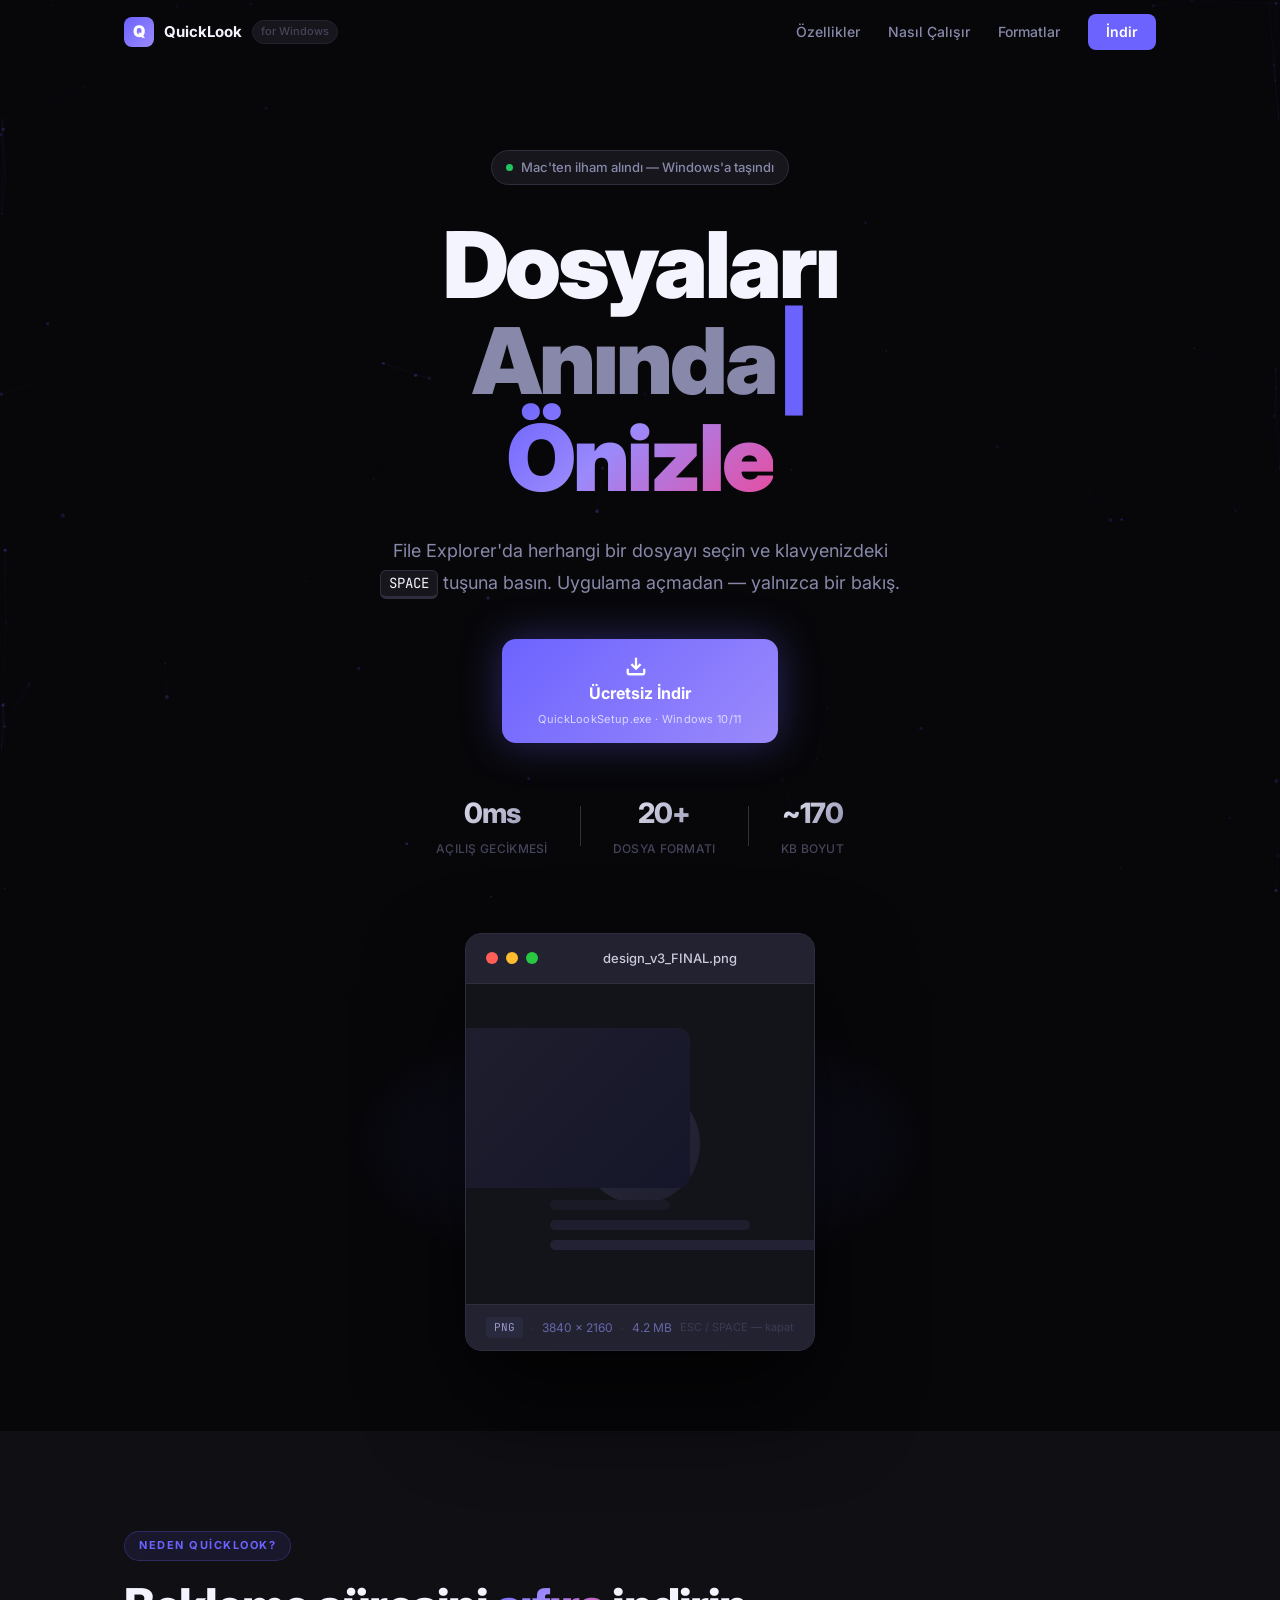
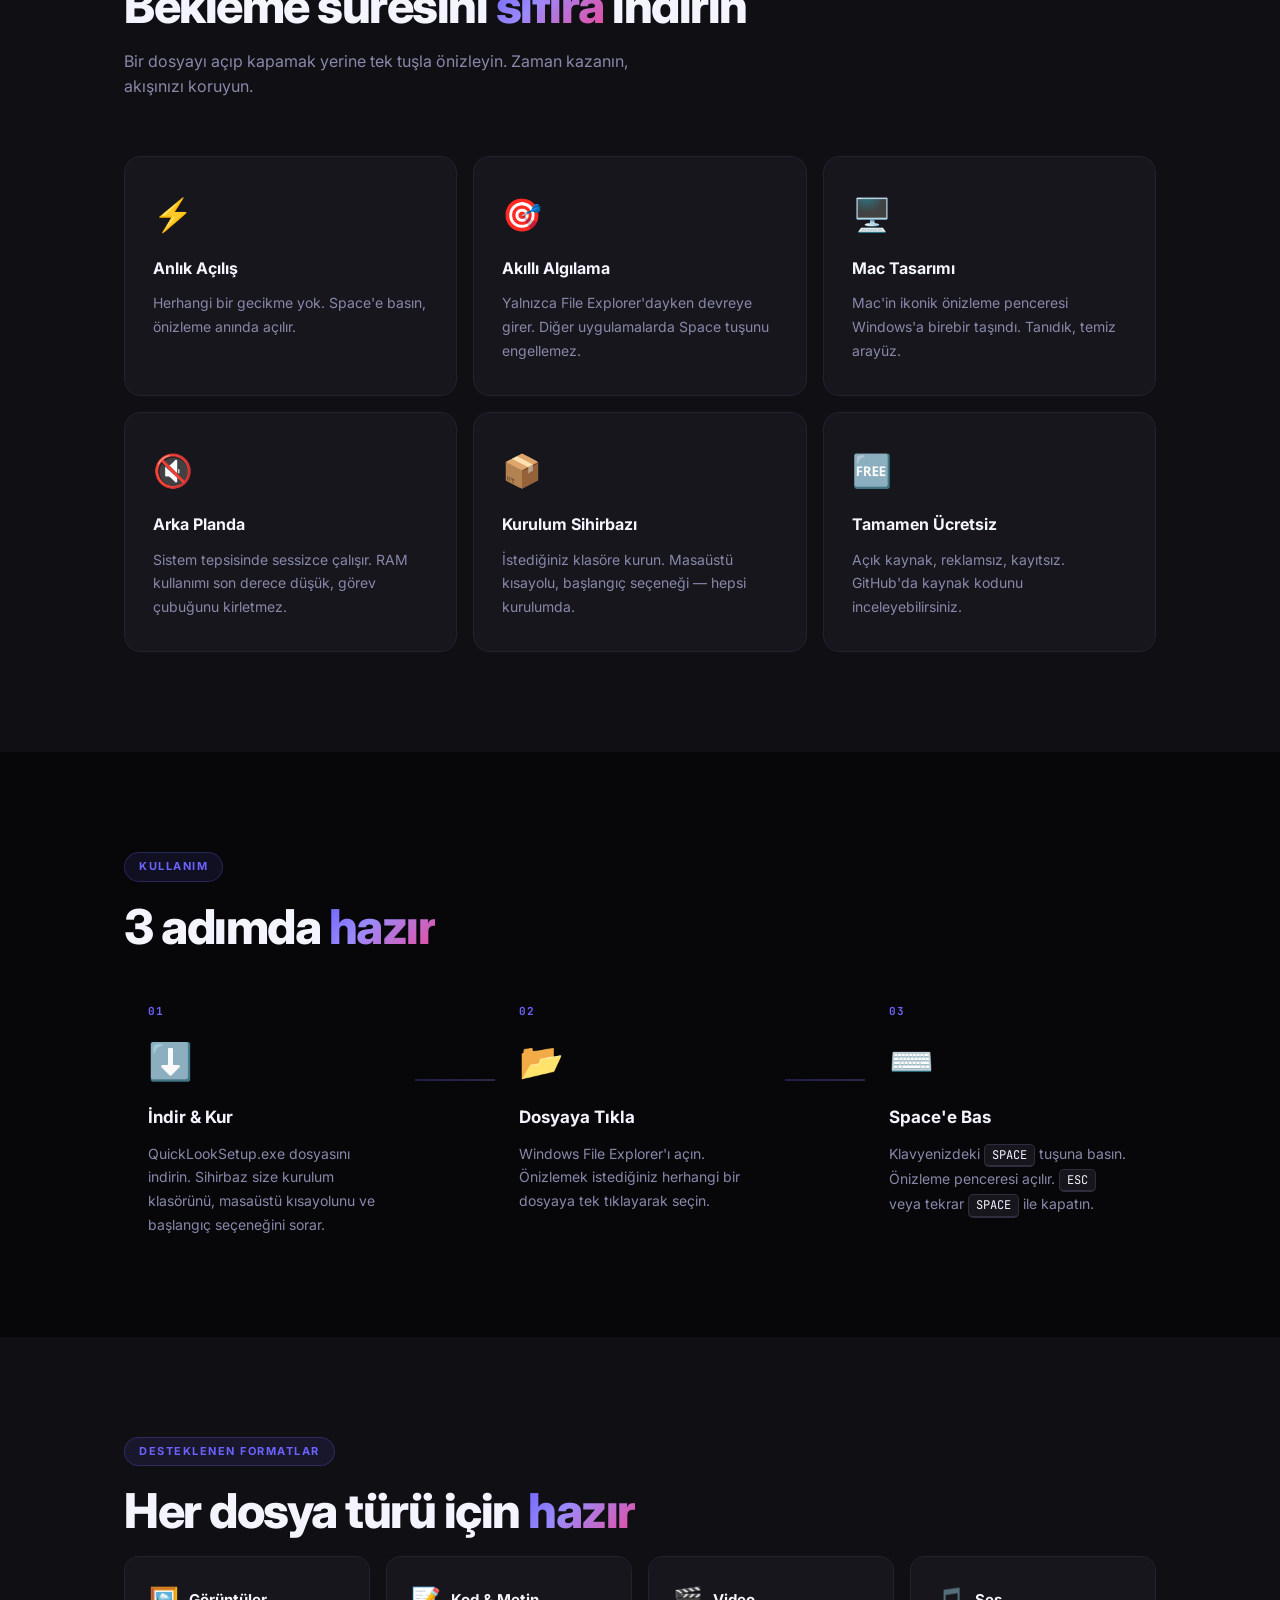
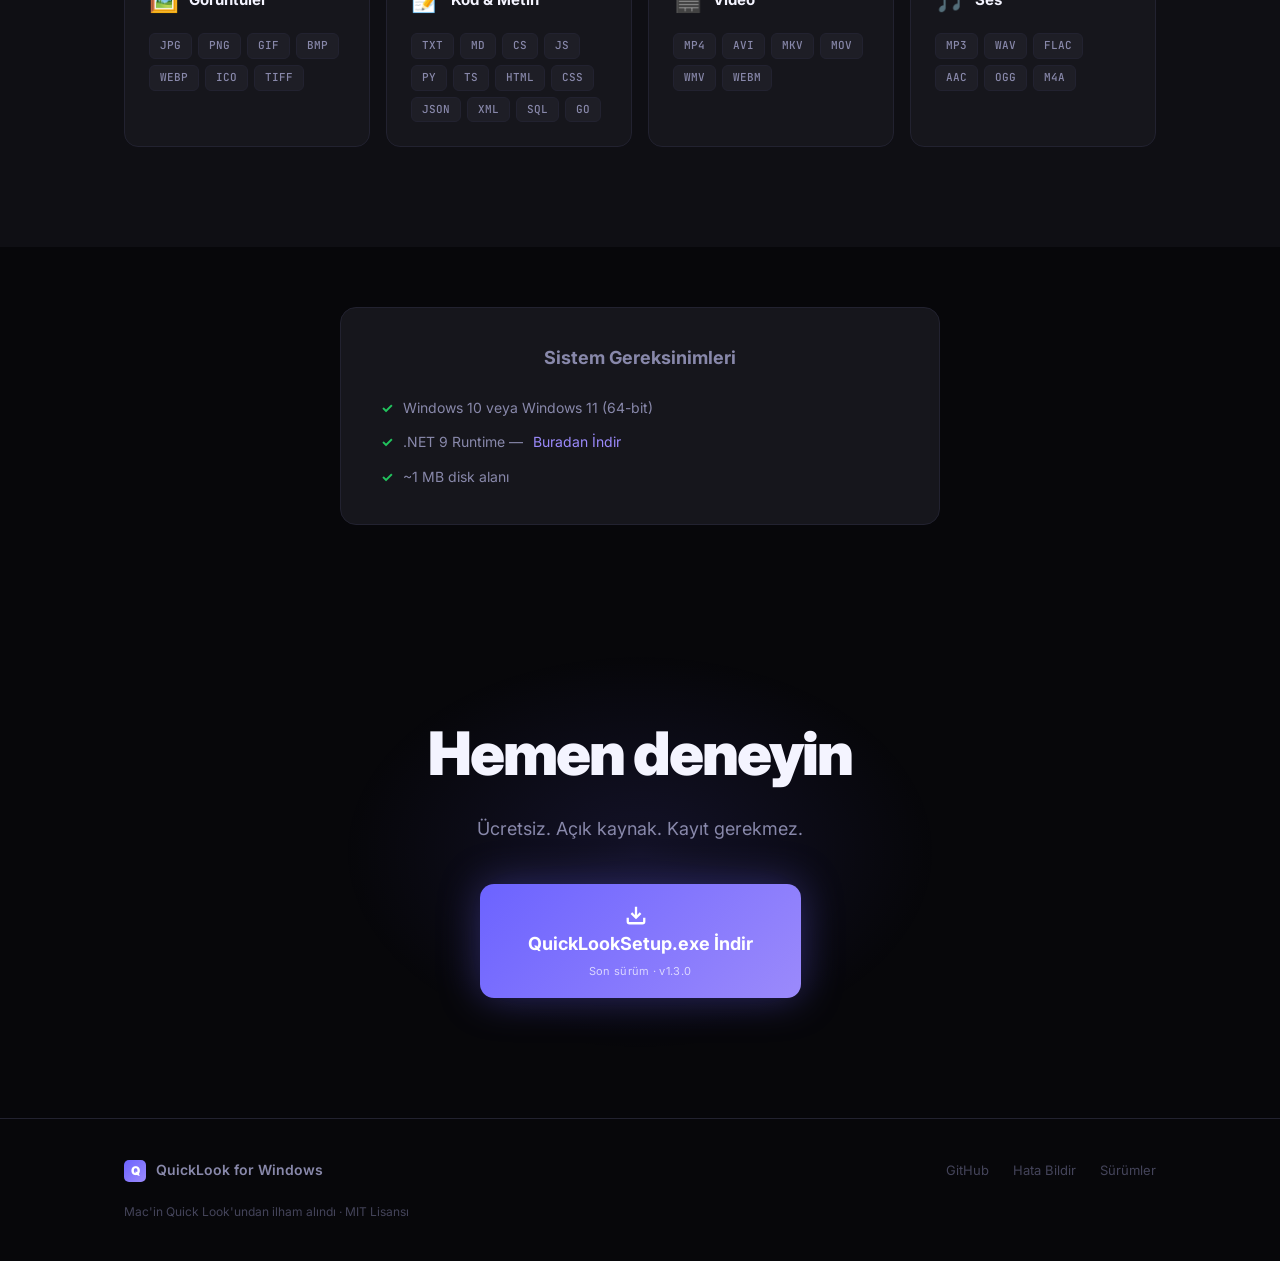
==== commit f4238aa6: "website: bump version badge to v1.3.0 Co-Authored-By: Claude Sonnet 4.6 <noreply@anthropic.com>" ====
--- a/website/index.html
+++ b/website/index.html
@@ -254,7 +254,7 @@
                 <line x1="12" y1="15" x2="12" y2="3"/>
             </svg>
             QuickLookSetup.exe İndir
-            <span class="btn-sub">Son sürüm · v1.0.0</span>
+            <span class="btn-sub">Son sürüm · v1.3.0</span>
         </a>
     </div>
 </section>
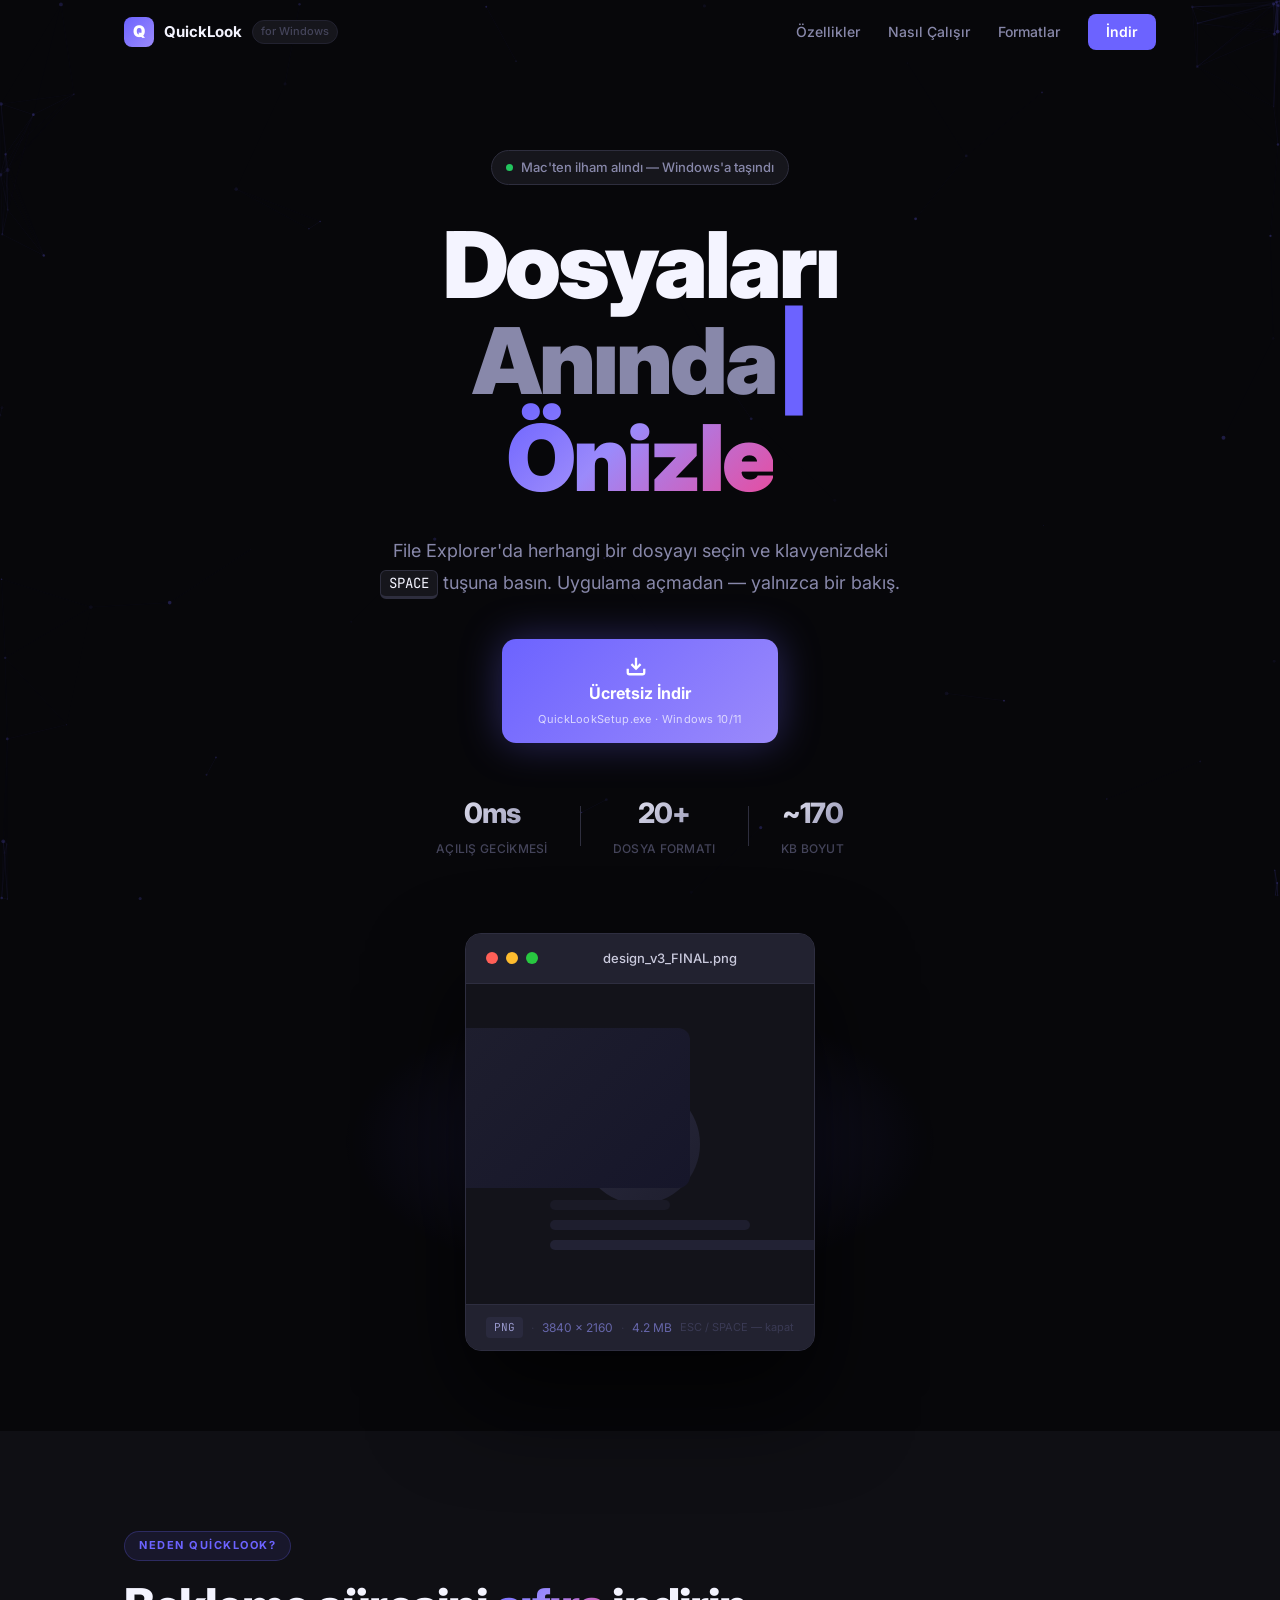
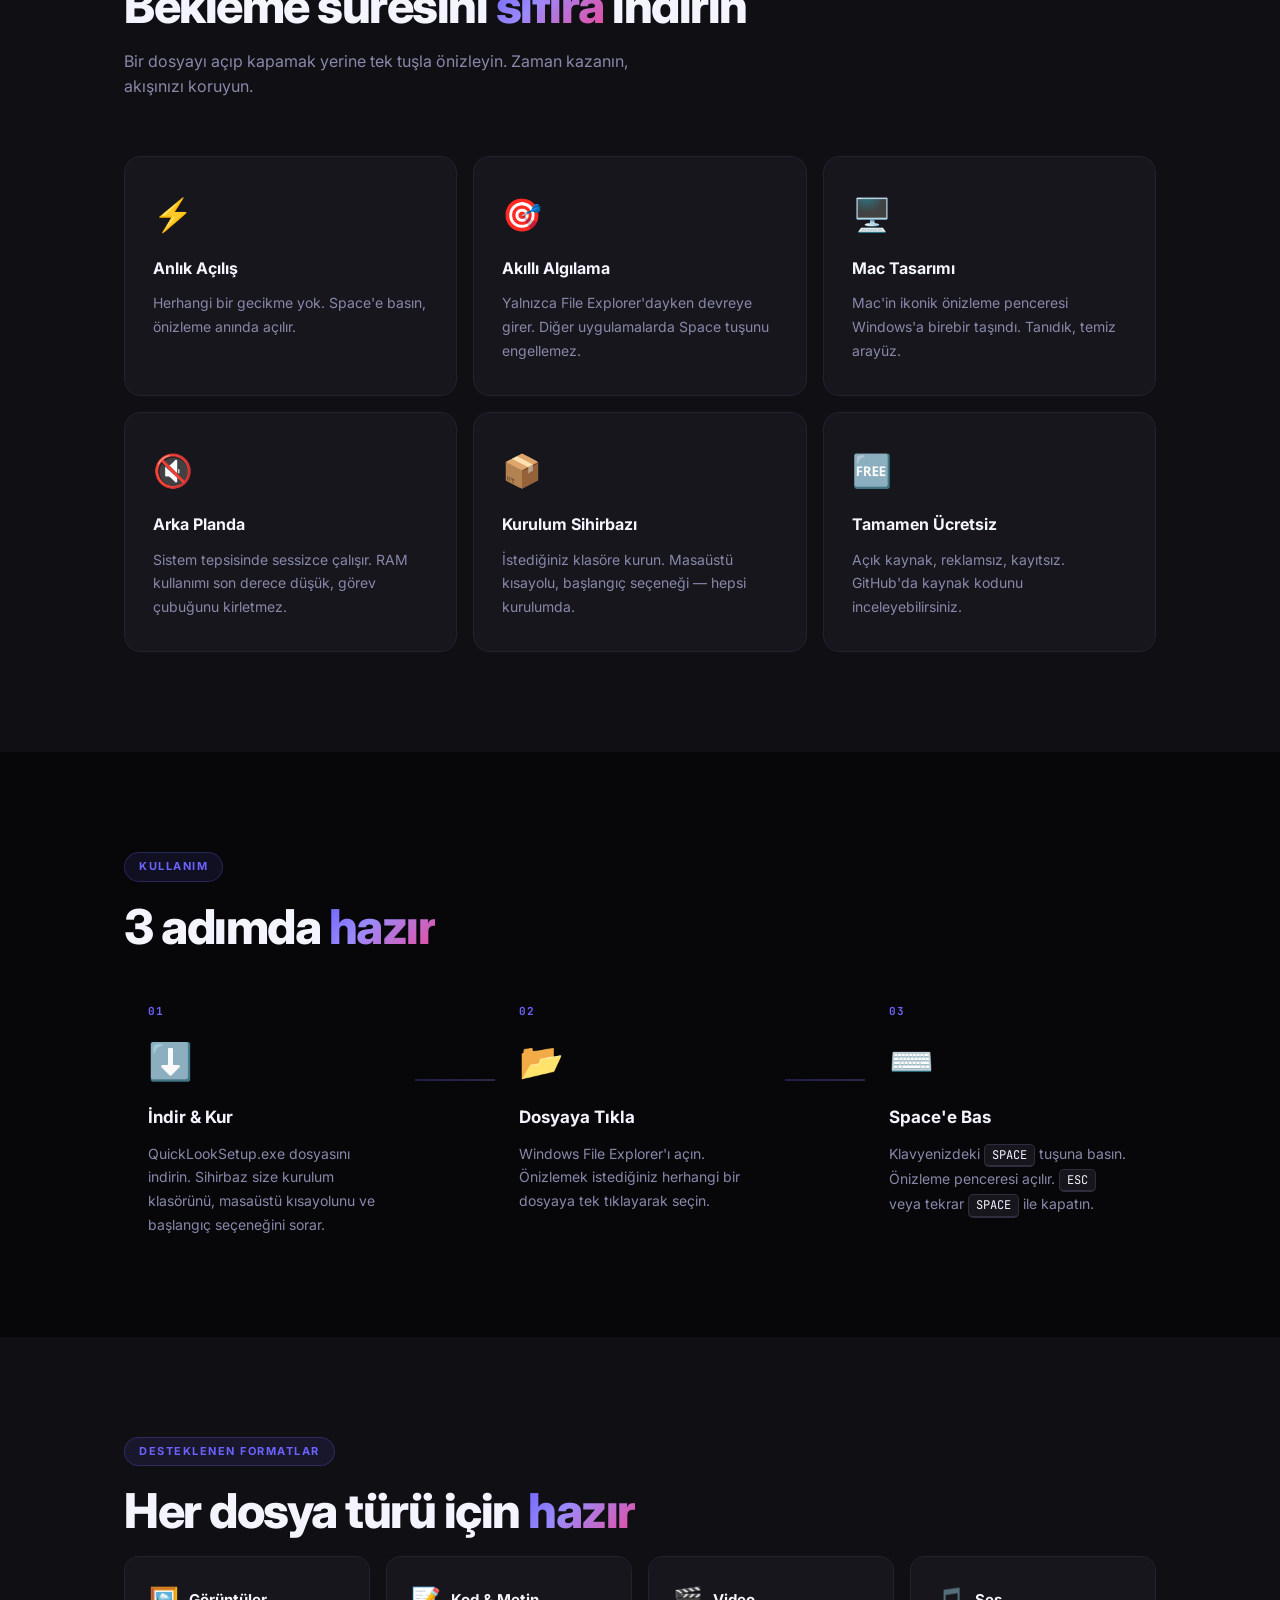
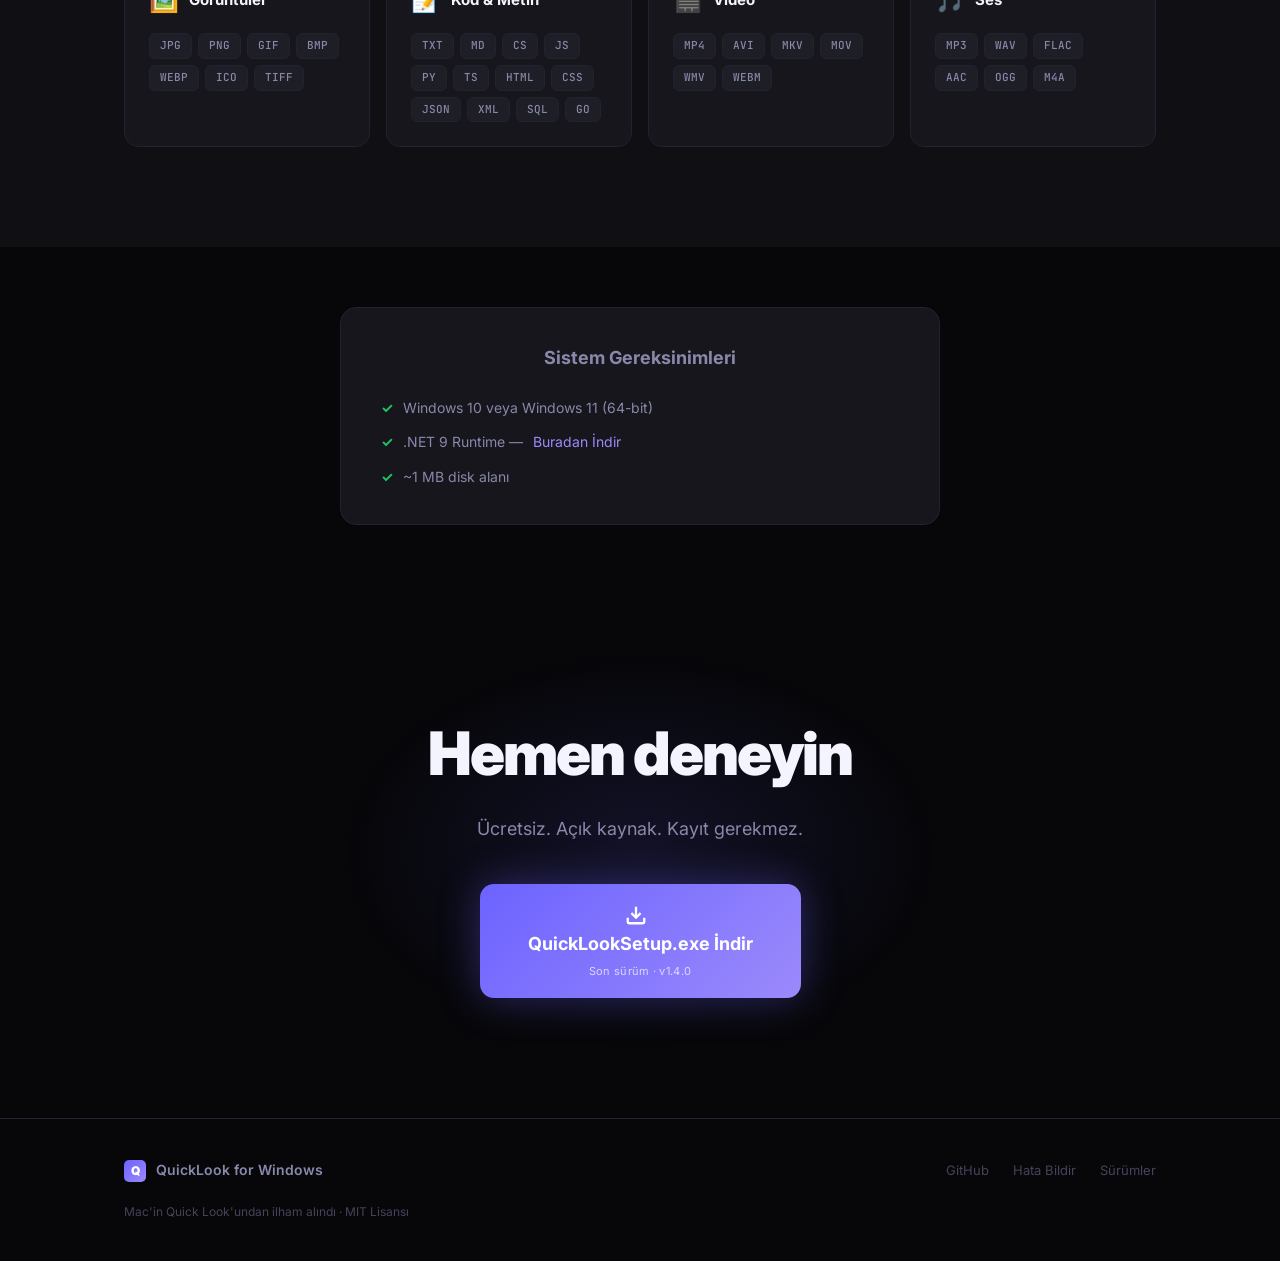
==== commit 1bc23eea: "website: bump to v1.4.0 Co-Authored-By: Claude Sonnet 4.6 <noreply@anthropic.com>" ====
--- a/website/index.html
+++ b/website/index.html
@@ -254,7 +254,7 @@
                 <line x1="12" y1="15" x2="12" y2="3"/>
             </svg>
             QuickLookSetup.exe İndir
-            <span class="btn-sub">Son sürüm · v1.3.0</span>
+            <span class="btn-sub">Son sürüm · v1.4.0</span>
         </a>
     </div>
 </section>
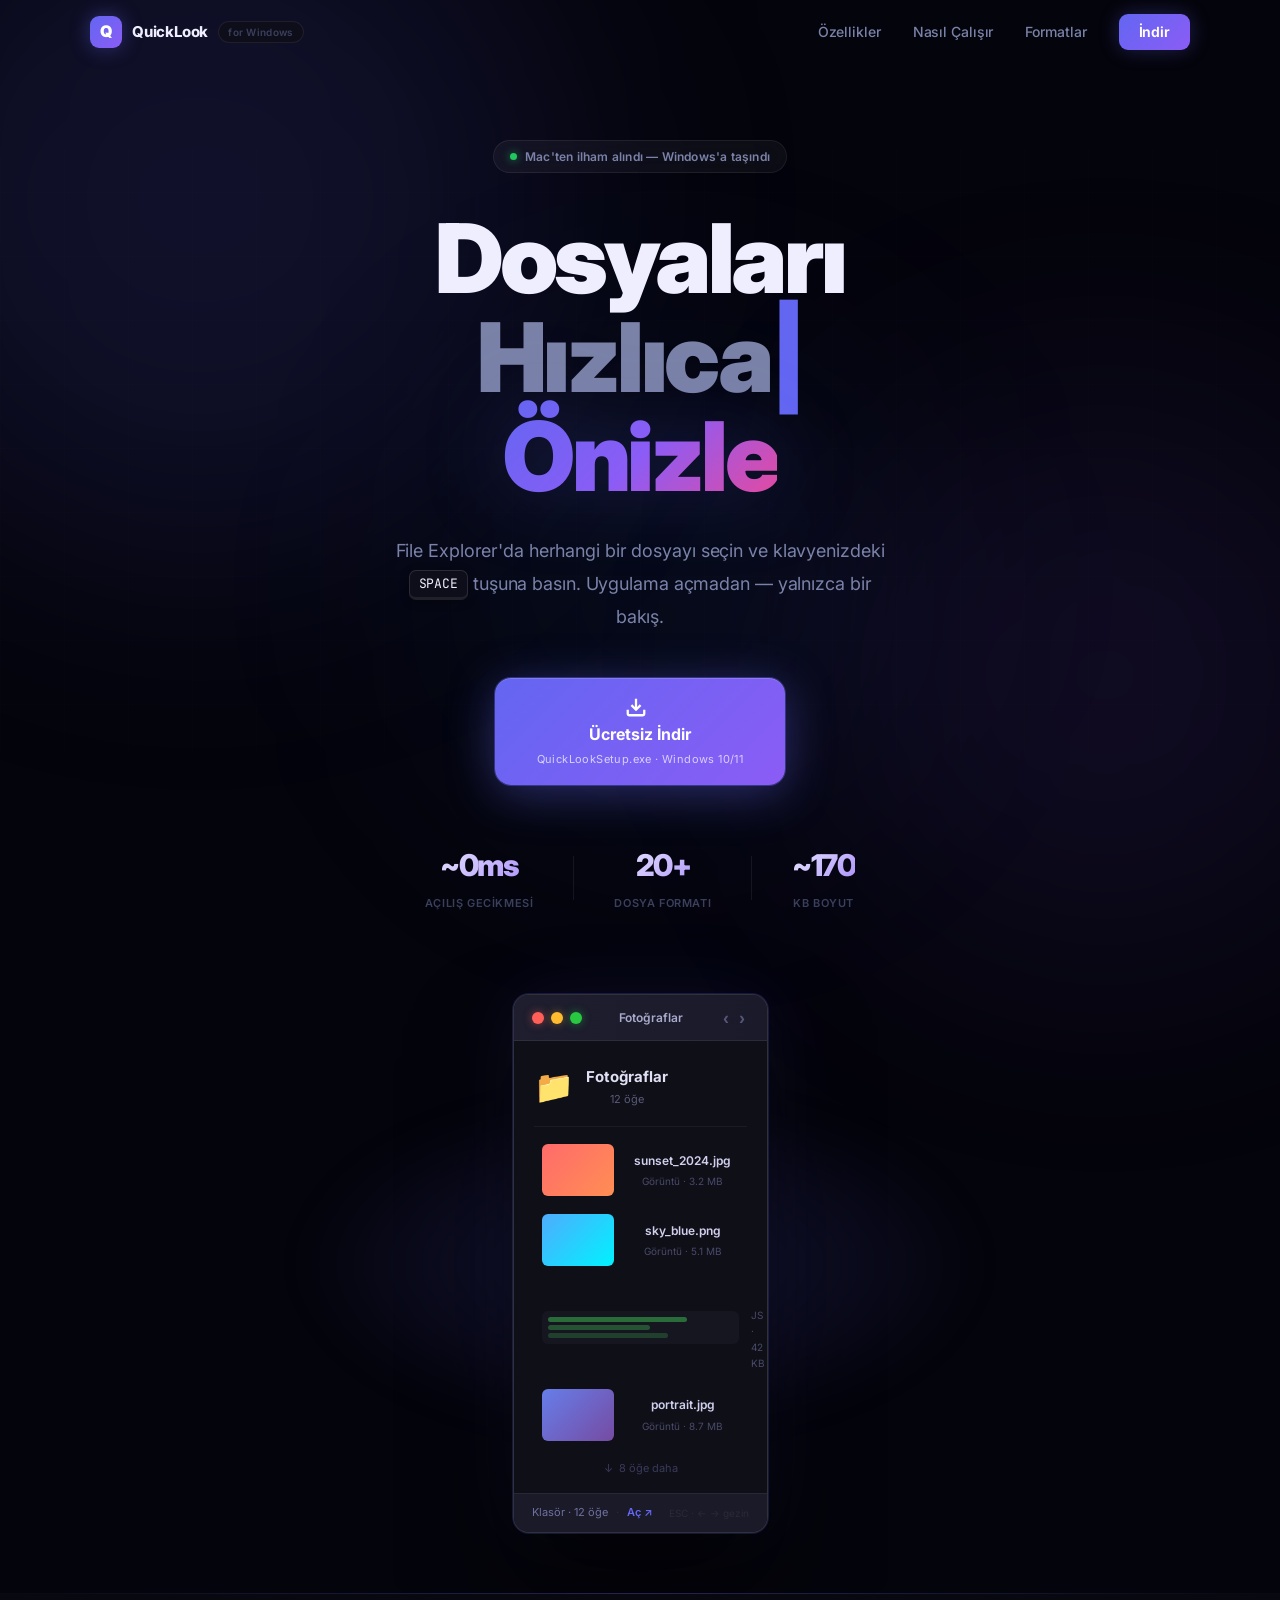
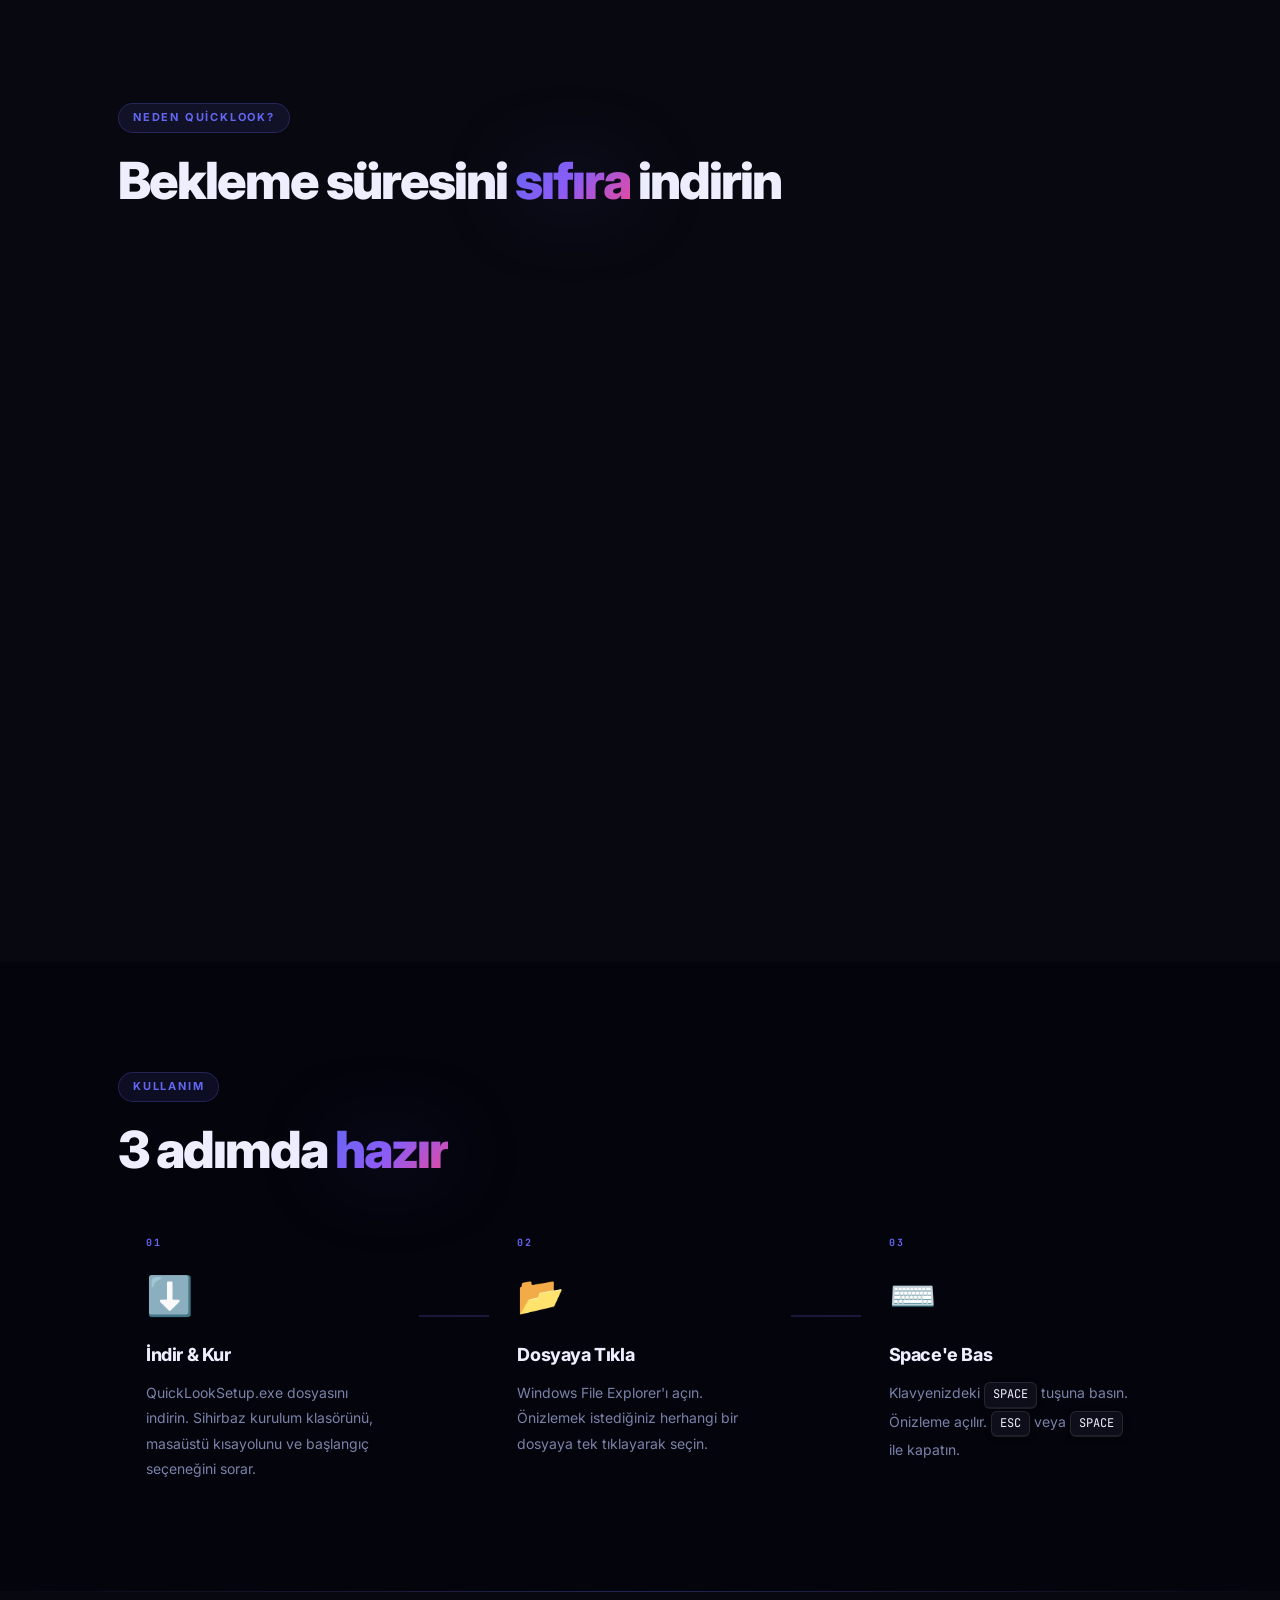
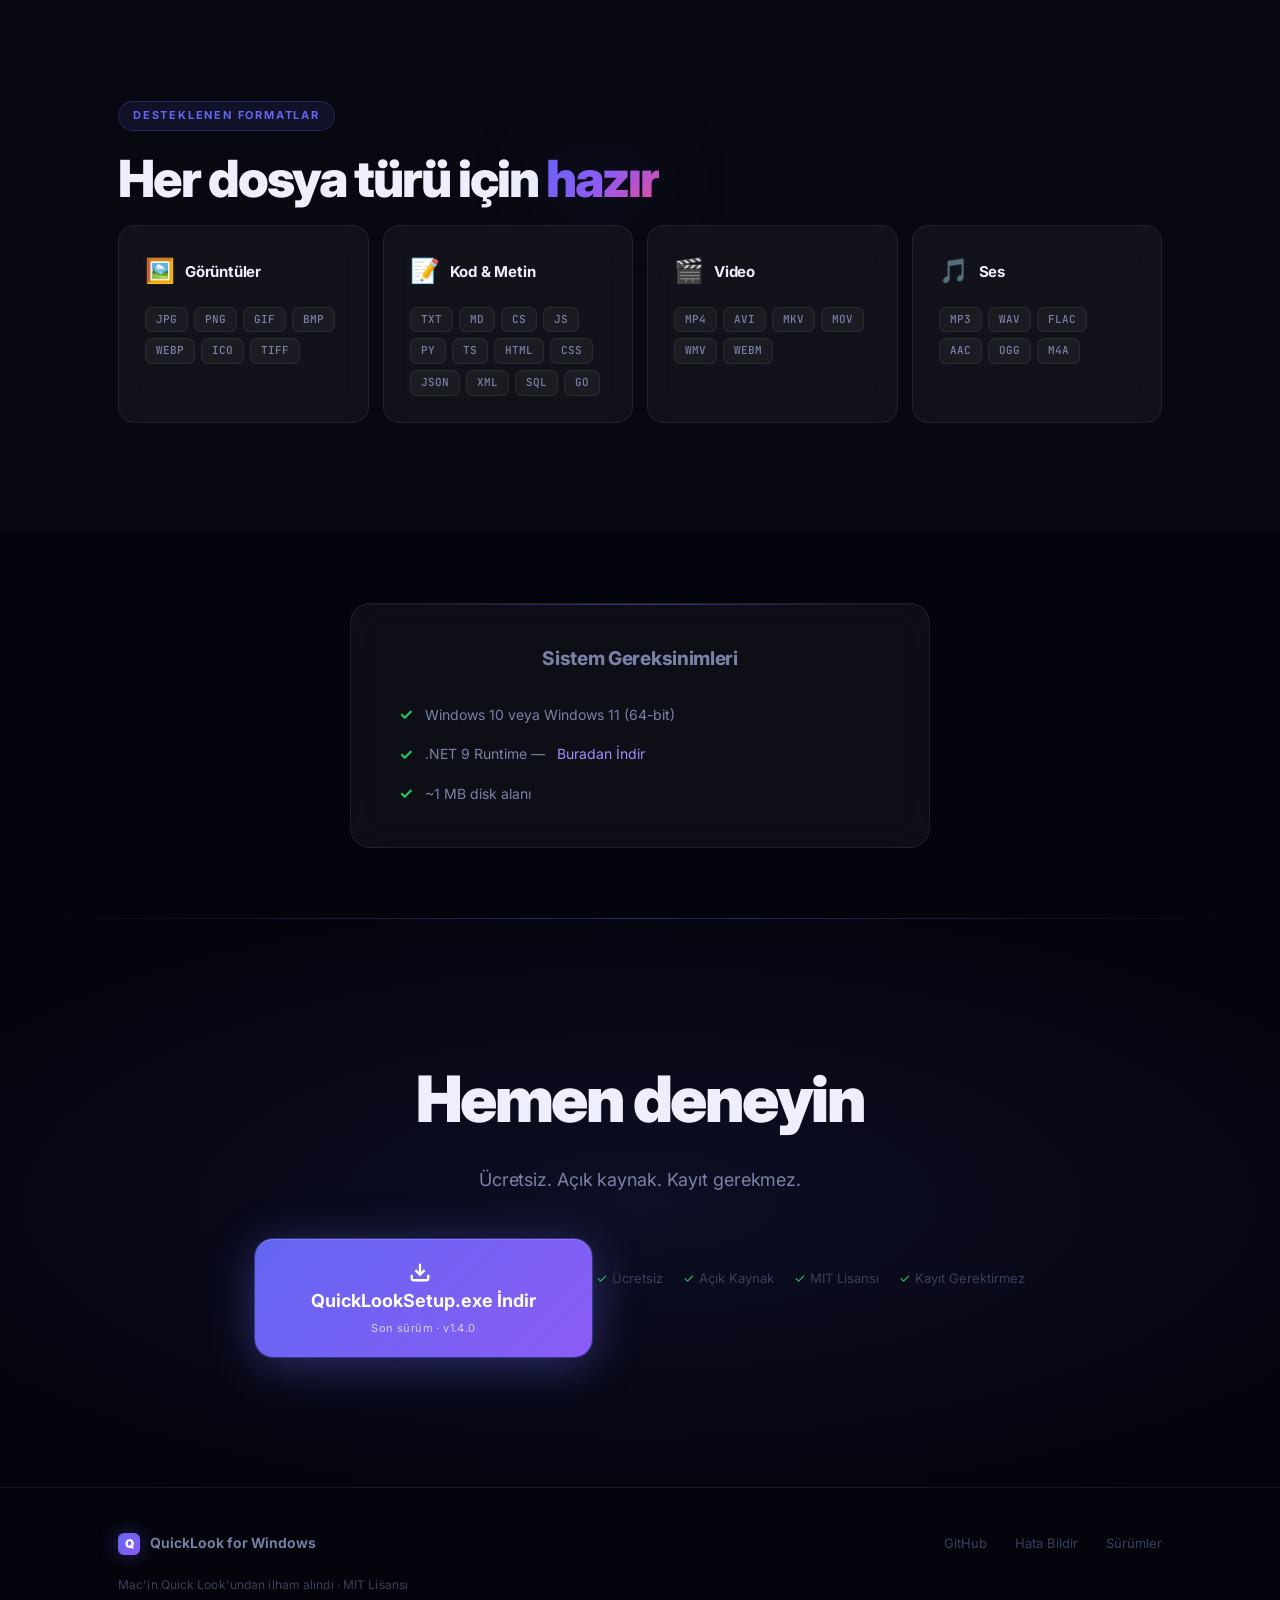
==== commit b87d1d45: "v1.5.0: Full visual overhaul — app entrance animation, gradient border, website redesign App: - Prev" ====
--- a/website/index.html
+++ b/website/index.html
@@ -3,15 +3,18 @@
 <head>
     <meta charset="UTF-8">
     <meta name="viewport" content="width=device-width, initial-scale=1.0">
-    <title>Quick Look for Windows — Anlık Dosya Önizleme</title>
+    <title>QuickLook for Windows — Anlık Dosya Önizleme</title>
     <meta name="description" content="Mac'in efsanevi Quick Look özelliği artık Windows'ta. Space tuşuna basarak dosyaları anında önizleyin.">
     <link rel="stylesheet" href="style.css">
     <link rel="preconnect" href="https://fonts.googleapis.com">
-    <link href="https://fonts.googleapis.com/css2?family=Inter:wght@300;400;500;600;700;800;900&family=JetBrains+Mono:wght@400;500&display=swap" rel="stylesheet">
+    <link href="https://fonts.googleapis.com/css2?family=Inter:ital,opsz,wght@0,14..32,300..900;1,14..32,300..900&family=JetBrains+Mono:wght@400;500&display=swap" rel="stylesheet">
 </head>
 <body>
 
-<canvas id="particles"></canvas>
+<!-- Background orbs -->
+<div class="orb orb-1" aria-hidden="true"></div>
+<div class="orb orb-2" aria-hidden="true"></div>
+<div class="orb orb-3" aria-hidden="true"></div>
 
 <!-- NAV -->
 <nav class="nav" id="nav">
@@ -63,7 +66,7 @@
         </div>
 
         <div class="hero-stats reveal">
-            <div class="stat"><span class="stat-val">0ms</span><span class="stat-label">Açılış Gecikmesi</span></div>
+            <div class="stat"><span class="stat-val">~0ms</span><span class="stat-label">Açılış Gecikmesi</span></div>
             <div class="stat-div"></div>
             <div class="stat"><span class="stat-val">20+</span><span class="stat-label">Dosya Formatı</span></div>
             <div class="stat-div"></div>
@@ -71,30 +74,73 @@
         </div>
     </div>
 
-    <!-- Mockup -->
+    <!-- Realistic App Mockup -->
     <div class="mockup-scene reveal">
         <div class="mockup-glow"></div>
-        <div class="mockup-win">
-            <div class="mockup-bar">
-                <span class="dot r"></span><span class="dot y"></span><span class="dot g"></span>
-                <span class="mockup-title-text">design_v3_FINAL.png</span>
-            </div>
-            <div class="mockup-body">
-                <div class="mock-img">
-                    <div class="mock-shape circle"></div>
-                    <div class="mock-shape rect"></div>
-                    <div class="mock-shape line l1"></div>
-                    <div class="mock-shape line l2"></div>
-                    <div class="mock-shape line l3 short"></div>
-                </div>
-            </div>
-            <div class="mockup-foot">
-                <span class="mf-tag">PNG</span>
-                <span class="mf-sep">·</span>
-                <span>3840 × 2160</span>
-                <span class="mf-sep">·</span>
-                <span>4.2 MB</span>
-                <span class="mf-hint">ESC / SPACE — kapat</span>
+        <div class="app-win" id="app-win">
+            <!-- Title bar -->
+            <div class="aw-bar">
+                <div class="aw-dots">
+                    <span class="aw-dot r"></span>
+                    <span class="aw-dot y"></span>
+                    <span class="aw-dot g"></span>
+                </div>
+                <span class="aw-title">Fotoğraflar</span>
+                <div class="aw-nav">
+                    <button class="aw-nav-btn">‹</button>
+                    <button class="aw-nav-btn">›</button>
+                </div>
+            </div>
+
+            <!-- Folder content -->
+            <div class="aw-content">
+                <div class="aw-fhdr">
+                    <span class="aw-ficon">📁</span>
+                    <div>
+                        <div class="aw-fname">Fotoğraflar</div>
+                        <div class="aw-fcount">12 öğe</div>
+                    </div>
+                </div>
+
+                <div class="aw-row">
+                    <div class="aw-thumb" style="background:linear-gradient(135deg,#FF6B6B,#FF8E53)"></div>
+                    <div class="aw-rinfo">
+                        <div class="aw-rname">sunset_2024.jpg</div>
+                        <div class="aw-rmeta">Görüntü · 3.2 MB</div>
+                    </div>
+                </div>
+                <div class="aw-row">
+                    <div class="aw-thumb" style="background:linear-gradient(135deg,#4FACFE,#00F2FE)"></div>
+                    <div class="aw-rinfo">
+                        <div class="aw-rname">sky_blue.png</div>
+                        <div class="aw-rmeta">Görüntü · 5.1 MB</div>
+                    </div>
+                </div>
+                <div class="aw-row">
+                    <div class="aw-thumb aw-thumb-code">
+                        <span></span><span></span><span></span>
+                    </div>
+                    <div class="aw-rinfo">
+                        <div class="aw-rname">index.js</div>
+                        <div class="aw-rmeta">JS · 42 KB</div>
+                    </div>
+                </div>
+                <div class="aw-row">
+                    <div class="aw-thumb" style="background:linear-gradient(135deg,#667EEA,#764BA2)"></div>
+                    <div class="aw-rinfo">
+                        <div class="aw-rname">portrait.jpg</div>
+                        <div class="aw-rmeta">Görüntü · 8.7 MB</div>
+                    </div>
+                </div>
+                <div class="aw-row aw-row-more">↓ &nbsp;8 öğe daha</div>
+            </div>
+
+            <!-- Info bar -->
+            <div class="aw-foot">
+                <span class="aw-ftype">Klasör · 12 öğe</span>
+                <span class="aw-sep">·</span>
+                <span class="aw-fopen">Aç ↗</span>
+                <span class="aw-fhint">ESC · ← → gezin</span>
             </div>
         </div>
     </div>
@@ -109,34 +155,46 @@
 
         <div class="feat-grid">
             <div class="feat-card reveal">
-                <div class="feat-icon">⚡</div>
+                <div class="feat-top">
+                    <div class="feat-icon">⚡</div>
+                </div>
                 <h3>Anlık Açılış</h3>
-                <p>Herhangi bir gecikme yok. Space'e basın, önizleme anında açılır.</p>
-            </div>
-            <div class="feat-card reveal">
-                <div class="feat-icon">🎯</div>
+                <p>Herhangi bir gecikme yok. Space'e basın, önizleme anında açılır. Sıfır bekleme, tam verimlilik.</p>
+            </div>
+            <div class="feat-card reveal">
+                <div class="feat-top">
+                    <div class="feat-icon">🎯</div>
+                </div>
                 <h3>Akıllı Algılama</h3>
-                <p>Yalnızca File Explorer'dayken devreye girer. Diğer uygulamalarda Space tuşunu engellemez.</p>
-            </div>
-            <div class="feat-card reveal">
-                <div class="feat-icon">🖥️</div>
+                <p>Yalnızca File Explorer'dayken devreye girer. Diğer uygulamalarda Space tuşunu asla engellemez.</p>
+            </div>
+            <div class="feat-card reveal">
+                <div class="feat-top">
+                    <div class="feat-icon">🖥️</div>
+                </div>
                 <h3>Mac Tasarımı</h3>
-                <p>Mac'in ikonik önizleme penceresi Windows'a birebir taşındı. Tanıdık, temiz arayüz.</p>
-            </div>
-            <div class="feat-card reveal">
-                <div class="feat-icon">🔇</div>
+                <p>Mac'in ikonik trafik ışığı düğmeleri — kapat, aç, genişlet. Tamamen işlevsel, tanıdık arayüz.</p>
+            </div>
+            <div class="feat-card reveal">
+                <div class="feat-top">
+                    <div class="feat-icon">📂</div>
+                </div>
+                <h3>Klasör Önizleme</h3>
+                <p>Klasörlerin içini görün. Resimler için küçük resim, kod dosyaları için içerik önizlemesi.</p>
+            </div>
+            <div class="feat-card reveal">
+                <div class="feat-top">
+                    <div class="feat-icon">🔇</div>
+                </div>
                 <h3>Arka Planda</h3>
                 <p>Sistem tepsisinde sessizce çalışır. RAM kullanımı son derece düşük, görev çubuğunu kirletmez.</p>
             </div>
             <div class="feat-card reveal">
-                <div class="feat-icon">📦</div>
-                <h3>Kurulum Sihirbazı</h3>
-                <p>İstediğiniz klasöre kurun. Masaüstü kısayolu, başlangıç seçeneği — hepsi kurulumda.</p>
-            </div>
-            <div class="feat-card reveal">
-                <div class="feat-icon">🆓</div>
+                <div class="feat-top">
+                    <div class="feat-icon">🆓</div>
+                </div>
                 <h3>Tamamen Ücretsiz</h3>
-                <p>Açık kaynak, reklamsız, kayıtsız. GitHub'da kaynak kodunu inceleyebilirsiniz.</p>
+                <p>Açık kaynak, reklamsız, kayıtsız. Kaynak kodu GitHub'da herkesin incelemesine açık.</p>
             </div>
         </div>
     </div>
@@ -154,7 +212,7 @@
                 <div class="step-body">
                     <div class="step-ico">⬇️</div>
                     <h3>İndir & Kur</h3>
-                    <p>QuickLookSetup.exe dosyasını indirin. Sihirbaz size kurulum klasörünü, masaüstü kısayolunu ve başlangıç seçeneğini sorar.</p>
+                    <p>QuickLookSetup.exe dosyasını indirin. Sihirbaz kurulum klasörünü, masaüstü kısayolunu ve başlangıç seçeneğini sorar.</p>
                 </div>
             </div>
             <div class="step-connector reveal"><span></span></div>
@@ -172,7 +230,7 @@
                 <div class="step-body">
                     <div class="step-ico">⌨️</div>
                     <h3>Space'e Bas</h3>
-                    <p>Klavyenizdeki <kbd>SPACE</kbd> tuşuna basın. Önizleme penceresi açılır. <kbd>ESC</kbd> veya tekrar <kbd>SPACE</kbd> ile kapatın.</p>
+                    <p>Klavyenizdeki <kbd>SPACE</kbd> tuşuna basın. Önizleme açılır. <kbd>ESC</kbd> veya <kbd>SPACE</kbd> ile kapatın.</p>
                 </div>
             </div>
         </div>
@@ -243,7 +301,6 @@
 <!-- DOWNLOAD CTA -->
 <section class="dl-cta" id="download">
     <div class="container">
-        <div class="cta-glow"></div>
         <h2 class="reveal">Hemen deneyin</h2>
         <p class="reveal">Ücretsiz. Açık kaynak. Kayıt gerekmez.</p>
         <a href="https://github.com/serdalswd/QuickLookWindows/releases/latest/download/QuickLookSetup.exe"
@@ -256,6 +313,12 @@
             QuickLookSetup.exe İndir
             <span class="btn-sub">Son sürüm · v1.4.0</span>
         </a>
+        <div class="tagline reveal">
+            <span>Ücretsiz</span>
+            <span>Açık Kaynak</span>
+            <span>MIT Lisansı</span>
+            <span>Kayıt Gerektirmez</span>
+        </div>
     </div>
 </section>
 
--- a/website/style.css
+++ b/website/style.css
@@ -1,157 +1,216 @@
 *,*::before,*::after{box-sizing:border-box;margin:0;padding:0}
+
 :root{
-  --bg:#07070A;--bg2:#0F0F14;--bg3:#16161C;--bg4:#1E1E26;
-  --border:#222230;--border2:#2E2E3E;
-  --txt:#F4F4FF;--txt2:#8888AA;--txt3:#44445A;
-  --accent:#6C63FF;--accent2:#9B8AFB;--pink:#EC4899;
-  --green:#22C55E;
+  --bg:       #04040C;
+  --bg2:      #080810;
+  --bg3:      #0E0E1A;
+  --bg4:      #141424;
+  --glass:    rgba(255,255,255,.042);
+  --glass-h:  rgba(255,255,255,.075);
+  --border:   rgba(255,255,255,.07);
+  --border-h: rgba(255,255,255,.16);
+  --txt:      #EEEEFF;
+  --txt2:     #7A82A8;
+  --txt3:     #3A3F5C;
+  --accent:   #6366F1;
+  --accent2:  #8B5CF6;
+  --accent3:  #A78BFA;
+  --pink:     #EC4899;
+  --green:    #22C55E;
+  --red:      #FF5F57;
+  --yellow:   #FEBC2E;
 }
+
 html{scroll-behavior:smooth}
-body{background:var(--bg);color:var(--txt);font-family:'Inter',-apple-system,sans-serif;line-height:1.6;overflow-x:hidden}
-
-#particles{position:fixed;inset:0;z-index:0;pointer-events:none;opacity:.45}
-
-.container{max-width:1080px;margin:0 auto;padding:0 24px;position:relative;z-index:1}
-
-/* NAV */
-.nav{position:fixed;top:0;left:0;right:0;z-index:100;transition:background .3s}
-.nav.scrolled{background:rgba(7,7,10,.88);backdrop-filter:blur(20px);border-bottom:1px solid var(--border)}
-.nav-inner{max-width:1080px;margin:0 auto;padding:0 24px;height:64px;display:flex;align-items:center;justify-content:space-between}
+body{background:var(--bg);color:var(--txt);font-family:'Inter',-apple-system,BlinkMacSystemFont,'Segoe UI',sans-serif;line-height:1.6;overflow-x:hidden;-webkit-font-smoothing:antialiased}
+
+/* ─── BACKGROUND ORBS ──────────────────────────────────────────────────────── */
+.orb{position:fixed;border-radius:50%;filter:blur(130px);pointer-events:none;z-index:0;will-change:transform}
+.orb-1{width:700px;height:700px;background:rgba(99,102,241,.13);top:-150px;left:-150px;animation:orb-a 22s ease-in-out infinite}
+.orb-2{width:550px;height:550px;background:rgba(139,92,246,.09);bottom:-50px;right:-100px;animation:orb-a 28s ease-in-out infinite reverse}
+.orb-3{width:450px;height:450px;background:rgba(59,130,246,.07);top:40%;left:35%;animation:orb-a 18s ease-in-out infinite 6s}
+@keyframes orb-a{0%,100%{transform:translate(0,0) scale(1)}33%{transform:translate(40px,-50px) scale(1.06)}66%{transform:translate(-30px,30px) scale(.95)}}
+
+/* ─── GRID OVERLAY ─────────────────────────────────────────────────────────── */
+body::before{content:'';position:fixed;inset:0;background-image:linear-gradient(rgba(255,255,255,.025) 1px,transparent 1px),linear-gradient(90deg,rgba(255,255,255,.025) 1px,transparent 1px);background-size:64px 64px;pointer-events:none;z-index:0;mask-image:linear-gradient(to bottom,transparent,rgba(0,0,0,.3) 20%,rgba(0,0,0,.3) 80%,transparent)}
+
+.container{max-width:1100px;margin:0 auto;padding:0 28px;position:relative;z-index:1}
+
+/* ─── NAV ───────────────────────────────────────────────────────────────────── */
+.nav{position:fixed;top:0;left:0;right:0;z-index:100;padding:0 28px;transition:all .3s}
+.nav.scrolled{background:rgba(4,4,12,.82);backdrop-filter:blur(28px);-webkit-backdrop-filter:blur(28px);border-bottom:1px solid var(--border)}
+.nav-inner{max-width:1100px;margin:0 auto;height:64px;display:flex;align-items:center;justify-content:space-between}
 .nav-logo{display:flex;align-items:center;gap:10px}
-.logo-mark{width:30px;height:30px;background:linear-gradient(135deg,var(--accent),var(--accent2));border-radius:8px;display:flex;align-items:center;justify-content:center;font-weight:900;font-size:16px;color:white;flex-shrink:0}
-.logo-mark.sm{width:22px;height:22px;font-size:12px;border-radius:5px}
-.logo-text{font-weight:700;font-size:15px}
-.logo-badge{font-size:11px;color:var(--txt3);background:var(--bg3);border:1px solid var(--border);padding:2px 8px;border-radius:999px;font-weight:500}
-.nav-links{display:flex;align-items:center;gap:28px}
-.nav-links a{color:var(--txt2);text-decoration:none;font-size:14px;font-weight:500;transition:color .2s}
+.logo-mark{width:32px;height:32px;background:linear-gradient(135deg,var(--accent),var(--accent2));border-radius:9px;display:flex;align-items:center;justify-content:center;font-weight:900;font-size:16px;color:#fff;flex-shrink:0;box-shadow:0 0 20px rgba(99,102,241,.4)}
+.logo-mark.sm{width:22px;height:22px;font-size:12px;border-radius:6px}
+.logo-text{font-weight:750;font-size:15px;letter-spacing:-.2px}
+.logo-badge{font-size:10px;color:var(--txt3);background:var(--bg3);border:1px solid var(--border);padding:2px 9px;border-radius:999px;font-weight:600;letter-spacing:.3px}
+.nav-links{display:flex;align-items:center;gap:32px}
+.nav-links a{color:var(--txt2);text-decoration:none;font-size:14px;font-weight:500;transition:color .2s;letter-spacing:-.1px}
 .nav-links a:hover{color:var(--txt)}
-.btn-nav{background:var(--accent)!important;color:white!important;padding:7px 18px!important;border-radius:8px!important;font-weight:600!important;transition:opacity .2s!important}
-.btn-nav:hover{opacity:.85!important}
-
-/* HERO */
-.hero{padding:150px 0 80px;text-align:center;position:relative;min-height:100vh;display:flex;flex-direction:column;justify-content:center}
-.hero-eyebrow{display:inline-flex;align-items:center;gap:8px;font-size:13px;font-weight:500;color:var(--txt2);background:var(--bg3);border:1px solid var(--border2);padding:6px 14px;border-radius:999px;margin-bottom:32px}
-.eyebrow-dot{width:7px;height:7px;background:var(--green);border-radius:50%;animation:blink 2s infinite}
-@keyframes blink{0%,100%{opacity:1}50%{opacity:.3}}
-.hero-title{font-size:clamp(52px,8vw,92px);font-weight:900;line-height:1.05;letter-spacing:-3px;margin-bottom:28px}
+.btn-nav{background:linear-gradient(135deg,var(--accent),var(--accent2))!important;color:#fff!important;padding:7px 20px!important;border-radius:9px!important;font-weight:650!important;transition:opacity .2s,box-shadow .2s!important;box-shadow:0 0 20px rgba(99,102,241,.3)!important}
+.btn-nav:hover{opacity:.9!important;box-shadow:0 0 32px rgba(99,102,241,.5)!important}
+
+/* ─── HERO ──────────────────────────────────────────────────────────────────── */
+.hero{padding:140px 0 60px;text-align:center;position:relative;min-height:100vh;display:flex;flex-direction:column;justify-content:center}
+.hero-eyebrow{display:inline-flex;align-items:center;gap:8px;font-size:12px;font-weight:600;color:var(--txt2);background:var(--glass);border:1px solid var(--border);padding:6px 16px;border-radius:999px;margin-bottom:36px;letter-spacing:.2px;backdrop-filter:blur(12px)}
+.eyebrow-dot{width:7px;height:7px;background:var(--green);border-radius:50%;animation:blink 2.2s ease-in-out infinite;box-shadow:0 0 8px rgba(34,197,94,.7)}
+@keyframes blink{0%,100%{opacity:1;transform:scale(1)}50%{opacity:.3;transform:scale(.7)}}
+.hero-title{font-size:clamp(48px,7.5vw,96px);font-weight:900;line-height:1.03;letter-spacing:-3.5px;margin-bottom:28px}
 .typed-wrap{display:inline-block;color:var(--txt2)}
-.cursor{color:var(--accent);animation:cur .9s step-end infinite}
+.cursor{color:var(--accent);animation:cur .95s step-end infinite}
 @keyframes cur{0%,100%{opacity:1}50%{opacity:0}}
-.gradient-text{background:linear-gradient(135deg,var(--accent) 0%,var(--accent2) 40%,var(--pink) 100%);-webkit-background-clip:text;-webkit-text-fill-color:transparent;background-clip:text}
-.hero-sub{font-size:18px;color:var(--txt2);max-width:520px;margin:0 auto 40px;line-height:1.8}
-.hero-sub kbd{display:inline-block;background:var(--bg3);border:1px solid var(--border2);border-bottom:3px solid var(--border2);padding:0 8px;border-radius:6px;font-family:'JetBrains Mono',monospace;font-size:14px;color:var(--txt);vertical-align:middle}
-
-/* DOWNLOAD BUTTON */
-.btn-download{display:inline-flex;flex-direction:column;align-items:center;gap:4px;background:linear-gradient(135deg,var(--accent),var(--accent2));color:white;text-decoration:none;font-weight:700;font-size:16px;padding:16px 36px 14px;border-radius:14px;transition:transform .25s,box-shadow .25s;box-shadow:0 0 40px rgba(108,99,255,.35)}
-.btn-download:hover{transform:translateY(-3px);box-shadow:0 8px 50px rgba(108,99,255,.5)}
-.btn-download.large{font-size:18px;padding:20px 48px 18px}
+.gradient-text{background:linear-gradient(135deg,var(--accent) 0%,var(--accent2) 50%,var(--pink) 100%);-webkit-background-clip:text;-webkit-text-fill-color:transparent;background-clip:text;filter:drop-shadow(0 0 40px rgba(99,102,241,.25))}
+.hero-sub{font-size:18px;color:var(--txt2);max-width:500px;margin:0 auto 44px;line-height:1.85;letter-spacing:-.1px}
+.hero-sub kbd{display:inline-block;background:var(--bg3);border:1px solid rgba(255,255,255,.12);border-bottom:3px solid rgba(255,255,255,.08);padding:1px 9px;border-radius:7px;font-family:'JetBrains Mono',monospace;font-size:13px;color:var(--txt);vertical-align:middle;box-shadow:0 2px 8px rgba(0,0,0,.4)}
+
+/* ─── DOWNLOAD BUTTON ───────────────────────────────────────────────────────── */
+.hero-cta{margin-bottom:56px}
+.btn-download{position:relative;overflow:hidden;display:inline-flex;flex-direction:column;align-items:center;gap:4px;background:linear-gradient(135deg,var(--accent) 0%,var(--accent2) 100%);color:#fff;text-decoration:none;font-weight:700;font-size:16px;padding:18px 42px 16px;border-radius:16px;transition:transform .3s cubic-bezier(.23,1,.32,1),box-shadow .3s;box-shadow:0 0 0 1px rgba(99,102,241,.4),0 8px 48px rgba(99,102,241,.4),inset 0 1px 0 rgba(255,255,255,.15)}
+.btn-download::before{content:'';position:absolute;top:0;left:-100%;width:70%;height:100%;background:linear-gradient(90deg,transparent,rgba(255,255,255,.22),transparent);animation:shine 3.5s ease-in-out infinite;pointer-events:none}
+@keyframes shine{0%{left:-100%}60%,100%{left:150%}}
+.btn-download:hover{transform:translateY(-4px) scale(1.02);box-shadow:0 0 0 1px rgba(99,102,241,.6),0 20px 60px rgba(99,102,241,.55),inset 0 1px 0 rgba(255,255,255,.15)}
+.btn-download.large{font-size:18px;padding:22px 56px 20px;border-radius:18px}
 .btn-icon{width:22px;height:22px;margin-right:8px;vertical-align:middle}
-.btn-sub{font-size:11px;font-weight:400;opacity:.7;letter-spacing:.3px}
-.hero-cta{margin-bottom:48px}
-
-/* STATS */
-.hero-stats{display:flex;align-items:center;justify-content:center;gap:32px;flex-wrap:wrap}
+.btn-sub{font-size:11px;font-weight:400;opacity:.7;letter-spacing:.4px}
+
+/* ─── STATS ─────────────────────────────────────────────────────────────────── */
+.hero-stats{display:flex;align-items:center;justify-content:center;gap:40px;flex-wrap:wrap;margin-top:8px}
 .stat{text-align:center}
-.stat-val{display:block;font-size:28px;font-weight:800;letter-spacing:-1px;background:linear-gradient(135deg,var(--txt),var(--txt2));-webkit-background-clip:text;-webkit-text-fill-color:transparent;background-clip:text}
-.stat-label{font-size:12px;color:var(--txt3);font-weight:500;letter-spacing:.3px;text-transform:uppercase}
-.stat-div{width:1px;height:40px;background:var(--border2)}
-
-/* MOCKUP */
-.mockup-scene{position:relative;max-width:820px;margin:72px auto 0}
-.mockup-glow{position:absolute;top:50%;left:50%;transform:translate(-50%,-50%);width:600px;height:300px;background:radial-gradient(ellipse,rgba(108,99,255,.18) 0%,transparent 70%);pointer-events:none;z-index:0}
-.mockup-win{background:#1A1A22;border:1px solid #2E2E40;border-radius:16px;overflow:hidden;box-shadow:0 48px 96px rgba(0,0,0,.7);position:relative;z-index:1;animation:float 6s ease-in-out infinite}
-@keyframes float{0%,100%{transform:translateY(0)}50%{transform:translateY(-10px)}}
-.mockup-bar{background:#222230;padding:14px 20px;display:flex;align-items:center;gap:8px;border-bottom:1px solid #2E2E40}
-.dot{width:12px;height:12px;border-radius:50%}
-.dot.r{background:#FF5F57}.dot.y{background:#FEBC2E}.dot.g{background:#28C840}
-.mockup-title-text{flex:1;text-align:center;font-size:13px;font-weight:500;color:#CACADD;margin:0 8px}
-.mockup-body{height:320px;display:flex;align-items:center;justify-content:center;padding:24px;background:#13131A}
-.mock-img{position:relative;width:100%;height:100%;display:flex;align-items:center;justify-content:center}
-.mock-shape{position:absolute;border-radius:8px}
-.mock-shape.circle{width:120px;height:120px;border-radius:50%;background:linear-gradient(135deg,#2A2A3E,#1E1E2E)}
-.mock-shape.rect{width:240px;height:160px;border-radius:12px;background:linear-gradient(135deg,#1E1E2E,#16162A);top:20px;right:100px;animation:shimmer 3s ease-in-out infinite}
-.mock-shape.line{height:10px;border-radius:999px;bottom:30px;background:#222234}
-.mock-shape.l1{width:280px;left:60px}
-.mock-shape.l2{width:200px;left:60px;bottom:50px;background:#1E1E2E}
-.mock-shape.l3.short{width:120px;left:60px;bottom:70px;background:#1A1A26}
-@keyframes shimmer{0%,100%{opacity:.7}50%{opacity:1}}
-.mockup-foot{background:#222230;padding:12px 20px;display:flex;align-items:center;gap:8px;font-size:12px;color:#6666AA;border-top:1px solid #2E2E40}
-.mf-tag{background:#2A2A3E;color:#9898CC;padding:2px 8px;border-radius:4px;font-family:'JetBrains Mono',monospace;font-size:11px}
-.mf-sep{color:#333348}
-.mf-hint{margin-left:auto;color:#3A3A54;font-size:11px}
-
-/* SECTION COMMON */
-.section-badge{display:inline-block;font-size:11px;font-weight:700;letter-spacing:1.5px;text-transform:uppercase;color:var(--accent);background:rgba(108,99,255,.1);border:1px solid rgba(108,99,255,.25);padding:5px 14px;border-radius:999px;margin-bottom:16px}
-.section-title{font-size:clamp(30px,4vw,48px);font-weight:800;letter-spacing:-1.5px;margin-bottom:14px;line-height:1.2}
-.section-desc{color:var(--txt2);font-size:16px;max-width:520px;margin-bottom:56px}
-
-/* FEATURES */
-.features{padding:100px 0;background:var(--bg2)}
-.feat-grid{display:grid;grid-template-columns:repeat(auto-fit,minmax(280px,1fr));gap:16px}
-.feat-card{background:var(--bg3);border:1px solid var(--border);border-radius:16px;padding:32px 28px;transition:border-color .25s,transform .25s,box-shadow .25s}
-.feat-card:hover{border-color:var(--border2);transform:translateY(-5px);box-shadow:0 20px 40px rgba(0,0,0,.4)}
-.feat-icon{font-size:32px;margin-bottom:16px}
-.feat-card h3{font-size:16px;font-weight:700;margin-bottom:10px}
-.feat-card p{font-size:14px;color:var(--txt2);line-height:1.7}
-
-/* HOW */
-.how{padding:100px 0}
-.steps-wrap{display:flex;align-items:flex-start;gap:0;margin-top:48px}
-.step{flex:1;padding:0 24px;position:relative}
-.step-connector{width:80px;flex-shrink:0;display:flex;align-items:flex-start;justify-content:center;padding-top:56px}
-.step-connector span{display:block;width:100%;height:2px;background:linear-gradient(90deg,var(--accent),var(--accent2));opacity:.25;margin-top:20px}
-.step-num{font-size:11px;font-weight:700;letter-spacing:1px;color:var(--accent);font-family:'JetBrains Mono',monospace;margin-bottom:12px}
-.step-ico{font-size:36px;margin-bottom:14px}
-.step h3{font-size:17px;font-weight:700;margin-bottom:10px}
-.step p{font-size:14px;color:var(--txt2);line-height:1.7}
-.step p kbd{display:inline-block;background:var(--bg3);border:1px solid var(--border2);border-bottom:2px solid var(--border2);padding:0 7px;border-radius:5px;font-family:'JetBrains Mono',monospace;font-size:12px;color:var(--txt)}
-
-/* FORMATS */
-.formats{padding:100px 0;background:var(--bg2)}
-.fmt-grid{display:grid;grid-template-columns:repeat(auto-fit,minmax(220px,1fr));gap:16px;margin-top:16px}
-.fmt-card{background:var(--bg3);border:1px solid var(--border);border-radius:14px;padding:24px;transition:border-color .25s,transform .25s}
-.fmt-card:hover{border-color:var(--border2);transform:translateY(-4px)}
-.fmt-header{display:flex;align-items:center;gap:10px;margin-bottom:14px}
+.stat-val{display:block;font-size:30px;font-weight:850;letter-spacing:-1.5px;background:linear-gradient(135deg,var(--txt),var(--accent3));-webkit-background-clip:text;-webkit-text-fill-color:transparent;background-clip:text}
+.stat-label{font-size:11px;color:var(--txt3);font-weight:600;letter-spacing:.6px;text-transform:uppercase}
+.stat-div{width:1px;height:44px;background:var(--border)}
+
+/* ─── APP MOCKUP ─────────────────────────────────────────────────────────────── */
+.mockup-scene{position:relative;max-width:780px;margin:80px auto 0}
+.mockup-glow{position:absolute;top:50%;left:50%;transform:translate(-50%,-50%);width:700px;height:350px;background:radial-gradient(ellipse,rgba(99,102,241,.2) 0%,transparent 70%);pointer-events:none;z-index:0;filter:blur(20px)}
+.app-win{background:#14141E;border:1px solid rgba(255,255,255,.12);border-radius:16px;overflow:hidden;box-shadow:0 0 0 1px rgba(99,102,241,.2),0 60px 100px rgba(0,0,0,.75),0 0 80px rgba(99,102,241,.12);position:relative;z-index:1;animation:float 7s ease-in-out infinite}
+@keyframes float{0%,100%{transform:translateY(0) perspective(1000px) rotateX(0deg)}50%{transform:translateY(-12px) perspective(1000px) rotateX(1deg)}}
+
+/* Title bar */
+.aw-bar{background:linear-gradient(90deg,#1E1E2E,#1A1A2A);padding:13px 18px;display:flex;align-items:center;gap:10px;border-bottom:1px solid rgba(255,255,255,.07)}
+.aw-dots{display:flex;gap:7px;align-items:center}
+.aw-dot{width:12px;height:12px;border-radius:50%}
+.aw-dot.r{background:var(--red);box-shadow:0 0 8px rgba(255,95,87,.5)}
+.aw-dot.y{background:var(--yellow);box-shadow:0 0 8px rgba(254,188,46,.4)}
+.aw-dot.g{background:#28C840;box-shadow:0 0 8px rgba(40,200,64,.5)}
+.aw-title{flex:1;text-align:center;font-size:12px;font-weight:600;color:#AAAACC;letter-spacing:-.1px}
+.aw-nav{display:flex;gap:2px}
+.aw-nav-btn{background:transparent;border:none;color:#555577;font-size:18px;font-weight:900;cursor:pointer;padding:0 4px;line-height:1}
+
+/* Content / folder preview */
+.aw-content{background:#0F0F18;padding:20px 20px 8px}
+.aw-fhdr{display:flex;align-items:center;gap:12px;padding:0 0 14px;border-bottom:1px solid rgba(255,255,255,.05);margin-bottom:10px}
+.aw-ficon{font-size:32px}
+.aw-fname{font-size:15px;font-weight:700;color:#E0E0F5}
+.aw-fcount{font-size:11px;color:#5A5A7A;margin-top:2px}
+
+.aw-row{display:flex;align-items:center;gap:12px;padding:7px 8px;border-radius:8px;margin-bottom:4px;transition:background .15s}
+.aw-row:hover{background:rgba(255,255,255,.04)}
+.aw-thumb{width:72px;height:52px;border-radius:6px;overflow:hidden;flex-shrink:0}
+.aw-thumb-img{width:100%;height:100%;object-fit:cover}
+.aw-thumb-code{width:100%;height:100%;background:#161620;display:flex;flex-direction:column;justify-content:center;padding:6px;gap:3px}
+.aw-thumb-code span{display:block;height:5px;border-radius:3px;background:#2A6B3A}
+.aw-thumb-code span:nth-child(1){width:75%}
+.aw-thumb-code span:nth-child(2){width:55%;opacity:.7}
+.aw-thumb-code span:nth-child(3){width:65%;opacity:.5}
+.aw-rinfo{flex:1;min-width:0}
+.aw-rname{font-size:12px;font-weight:600;color:#D0D0EE;white-space:nowrap;overflow:hidden;text-overflow:ellipsis}
+.aw-rmeta{font-size:10px;color:#4A4A6A;margin-top:3px}
+.aw-row-more{justify-content:center;color:#3A3A5A;font-size:11px;padding:8px 0 4px}
+
+/* Footer */
+.aw-foot{background:#1A1A28;padding:10px 18px;display:flex;align-items:center;gap:8px;font-size:11px;color:#5A5A7A;border-top:1px solid rgba(255,255,255,.06)}
+.aw-ftype{color:#7070A0}
+.aw-sep{color:#2A2A42}
+.aw-fopen{margin-left:auto;color:var(--accent);font-weight:600;cursor:pointer}
+.aw-fhint{color:#2A2A3A;font-size:10px;margin-left:8px}
+
+/* ─── SECTIONS COMMON ───────────────────────────────────────────────────────── */
+.section-badge{display:inline-block;font-size:11px;font-weight:700;letter-spacing:1.8px;text-transform:uppercase;color:var(--accent);background:rgba(99,102,241,.1);border:1px solid rgba(99,102,241,.25);padding:5px 14px;border-radius:999px;margin-bottom:18px}
+.section-title{font-size:clamp(32px,4vw,52px);font-weight:850;letter-spacing:-2px;margin-bottom:16px;line-height:1.15}
+.section-desc{color:var(--txt2);font-size:17px;max-width:480px;margin-bottom:60px;line-height:1.75}
+
+/* ─── FEATURES ──────────────────────────────────────────────────────────────── */
+.features{padding:110px 0;background:var(--bg2);position:relative}
+.features::before{content:'';position:absolute;top:0;left:0;right:0;height:1px;background:linear-gradient(90deg,transparent,rgba(99,102,241,.3),transparent)}
+.feat-grid{display:grid;grid-template-columns:repeat(auto-fit,minmax(300px,1fr));gap:14px}
+.feat-card{background:var(--glass);backdrop-filter:blur(20px);-webkit-backdrop-filter:blur(20px);border:1px solid var(--border);border-radius:20px;padding:34px 30px;transition:all .35s cubic-bezier(.23,1,.32,1);position:relative;overflow:hidden;cursor:default}
+.feat-card::before{content:'';position:absolute;inset:0;border-radius:20px;background:radial-gradient(circle at var(--mx,50%) var(--my,50%),rgba(99,102,241,.12) 0%,transparent 65%);opacity:0;transition:opacity .35s;pointer-events:none}
+.feat-card:hover{background:var(--glass-h);border-color:var(--border-h);transform:translateY(-6px) scale(1.01);box-shadow:0 32px 64px rgba(0,0,0,.5),0 0 0 1px rgba(99,102,241,.15),0 0 40px rgba(99,102,241,.06)}
+.feat-card:hover::before{opacity:1}
+.feat-top{display:flex;align-items:center;justify-content:space-between;margin-bottom:18px}
+.feat-icon{font-size:30px;display:flex;align-items:center;justify-content:center;width:52px;height:52px;background:rgba(99,102,241,.1);border:1px solid rgba(99,102,241,.2);border-radius:14px}
+.feat-card h3{font-size:16px;font-weight:750;margin-bottom:10px;letter-spacing:-.3px}
+.feat-card p{font-size:13.5px;color:var(--txt2);line-height:1.75}
+
+/* ─── HOW ───────────────────────────────────────────────────────────────────── */
+.how{padding:110px 0}
+.steps-wrap{display:flex;align-items:flex-start;gap:0;margin-top:56px}
+.step{flex:1;padding:0 28px;position:relative}
+.step-connector{width:70px;flex-shrink:0;display:flex;align-items:flex-start;justify-content:center;padding-top:60px}
+.step-connector span{display:block;width:100%;height:2px;background:linear-gradient(90deg,var(--accent),var(--accent2));opacity:.2;margin-top:20px}
+.step-num{font-size:10px;font-weight:700;letter-spacing:2px;color:var(--accent);font-family:'JetBrains Mono',monospace;margin-bottom:14px;text-transform:uppercase}
+.step-ico{font-size:38px;margin-bottom:16px}
+.step h3{font-size:18px;font-weight:750;margin-bottom:10px;letter-spacing:-.4px}
+.step p{font-size:14px;color:var(--txt2);line-height:1.8}
+.step p kbd{display:inline-block;background:var(--bg3);border:1px solid rgba(255,255,255,.1);border-bottom:2px solid rgba(255,255,255,.07);padding:1px 8px;border-radius:6px;font-family:'JetBrains Mono',monospace;font-size:12px;color:var(--txt);box-shadow:0 2px 6px rgba(0,0,0,.3)}
+
+/* ─── FORMATS ───────────────────────────────────────────────────────────────── */
+.formats{padding:110px 0;background:var(--bg2);position:relative}
+.formats::before{content:'';position:absolute;top:0;left:0;right:0;height:1px;background:linear-gradient(90deg,transparent,rgba(99,102,241,.3),transparent)}
+.fmt-grid{display:grid;grid-template-columns:repeat(auto-fit,minmax(220px,1fr));gap:14px;margin-top:18px}
+.fmt-card{background:var(--glass);backdrop-filter:blur(16px);-webkit-backdrop-filter:blur(16px);border:1px solid var(--border);border-radius:16px;padding:26px;transition:all .3s cubic-bezier(.23,1,.32,1)}
+.fmt-card:hover{background:var(--glass-h);border-color:var(--border-h);transform:translateY(-5px);box-shadow:0 20px 48px rgba(0,0,0,.45)}
+.fmt-header{display:flex;align-items:center;gap:10px;margin-bottom:16px}
 .fmt-emoji{font-size:24px}
-.fmt-cat{font-size:15px;font-weight:700}
+.fmt-cat{font-size:15px;font-weight:700;letter-spacing:-.2px}
 .fmt-tags{display:flex;flex-wrap:wrap;gap:6px}
-.fmt-tags span{background:var(--bg4);border:1px solid var(--border);padding:3px 10px;border-radius:6px;font-size:11px;font-family:'JetBrains Mono',monospace;color:var(--txt2);font-weight:500}
-
-/* REQUIREMENTS */
-.reqs{padding:60px 0}
-.req-box{background:var(--bg3);border:1px solid var(--border);border-radius:16px;padding:36px 40px;max-width:600px;margin:0 auto;text-align:center}
-.req-box h3{font-size:18px;font-weight:700;margin-bottom:24px;color:var(--txt2)}
-.req-cols{display:flex;flex-direction:column;gap:12px;text-align:left}
-.req-item{font-size:14px;color:var(--txt2);display:flex;align-items:center;gap:10px}
-.req-ok{color:var(--green);font-weight:700}
-.req-item a{color:var(--accent2);text-decoration:none}
-.req-item a:hover{text-decoration:underline}
-
-/* DOWNLOAD CTA */
-.dl-cta{padding:120px 0;text-align:center;position:relative;overflow:hidden}
-.cta-glow{position:absolute;top:50%;left:50%;transform:translate(-50%,-50%);width:600px;height:400px;background:radial-gradient(ellipse,rgba(108,99,255,.12) 0%,transparent 70%);pointer-events:none}
-.dl-cta h2{font-size:clamp(36px,5vw,60px);font-weight:900;letter-spacing:-2px;margin-bottom:14px}
-.dl-cta p{font-size:18px;color:var(--txt2);margin-bottom:40px}
-
-/* FOOTER */
-.footer{border-top:1px solid var(--border);padding:40px 0}
+.fmt-tags span{background:rgba(255,255,255,.04);border:1px solid var(--border);padding:3px 10px;border-radius:7px;font-size:11px;font-family:'JetBrains Mono',monospace;color:var(--txt2);font-weight:500;transition:all .2s}
+.fmt-tags span:hover{background:rgba(99,102,241,.12);border-color:rgba(99,102,241,.3);color:var(--accent3)}
+
+/* ─── REQUIREMENTS ──────────────────────────────────────────────────────────── */
+.reqs{padding:70px 0}
+.req-box{background:var(--glass);backdrop-filter:blur(20px);border:1px solid var(--border);border-radius:20px;padding:40px 48px;max-width:580px;margin:0 auto;text-align:center;position:relative;overflow:hidden}
+.req-box::before{content:'';position:absolute;top:0;left:0;right:0;height:1px;background:linear-gradient(90deg,transparent,rgba(99,102,241,.5),transparent)}
+.req-box h3{font-size:19px;font-weight:750;margin-bottom:28px;color:var(--txt2);letter-spacing:-.3px}
+.req-cols{display:flex;flex-direction:column;gap:14px;text-align:left}
+.req-item{font-size:14px;color:var(--txt2);display:flex;align-items:center;gap:12px}
+.req-ok{color:var(--green);font-weight:700;font-size:16px}
+.req-item a{color:var(--accent3);text-decoration:none;transition:color .2s}
+.req-item a:hover{color:var(--txt)}
+
+/* ─── DOWNLOAD CTA ──────────────────────────────────────────────────────────── */
+.dl-cta{padding:130px 0;text-align:center;position:relative;overflow:hidden}
+.dl-cta::before{content:'';position:absolute;inset:0;background:radial-gradient(ellipse 70% 60% at 50% 50%,rgba(99,102,241,.11),transparent);pointer-events:none}
+.dl-cta::after{content:'';position:absolute;top:0;left:0;right:0;height:1px;background:linear-gradient(90deg,transparent,rgba(99,102,241,.4),transparent)}
+.dl-cta h2{font-size:clamp(40px,5vw,68px);font-weight:900;letter-spacing:-2.5px;margin-bottom:16px}
+.dl-cta p{font-size:18px;color:var(--txt2);margin-bottom:44px;letter-spacing:-.1px}
+.dl-cta .tagline{display:inline-flex;gap:20px;font-size:13px;color:var(--txt3);margin-top:28px;flex-wrap:wrap;justify-content:center}
+.dl-cta .tagline span::before{content:'✓ ';color:var(--green)}
+
+/* ─── FOOTER ────────────────────────────────────────────────────────────────── */
+.footer{border-top:1px solid var(--border);padding:44px 0}
 .footer-inner{display:flex;align-items:center;justify-content:space-between;flex-wrap:wrap;gap:20px}
-.footer-logo{display:flex;align-items:center;gap:10px;font-size:14px;font-weight:600;color:var(--txt2)}
-.footer-links{display:flex;gap:24px}
+.footer-logo{display:flex;align-items:center;gap:10px;font-size:14px;font-weight:650;color:var(--txt2)}
+.footer-links{display:flex;gap:28px}
 .footer-links a{font-size:13px;color:var(--txt3);text-decoration:none;transition:color .2s}
 .footer-links a:hover{color:var(--txt2)}
-.footer-note{font-size:12px;color:var(--txt3);width:100%}
-
-/* REVEAL */
-.reveal{opacity:0;transform:translateY(28px);transition:opacity .65s cubic-bezier(.22,1,.36,1),transform .65s cubic-bezier(.22,1,.36,1)}
+.footer-note{font-size:12px;color:var(--txt3);width:100%;letter-spacing:.1px}
+
+/* ─── REVEAL ────────────────────────────────────────────────────────────────── */
+.reveal{opacity:0;transform:translateY(32px);transition:opacity .7s cubic-bezier(.22,1,.36,1),transform .7s cubic-bezier(.22,1,.36,1)}
 .reveal.in{opacity:1;transform:translateY(0)}
 
-@media(max-width:760px){
+/* ─── RESPONSIVE ────────────────────────────────────────────────────────────── */
+@media(max-width:780px){
   .nav-links a:not(.btn-nav){display:none}
-  .hero-title{letter-spacing:-1.5px}
+  .hero-title{letter-spacing:-2px}
   .steps-wrap{flex-direction:column}
   .step-connector{display:none}
   .stat-div{height:1px;width:40px}
   .footer-inner{flex-direction:column;text-align:center}
   .footer-links{justify-content:center}
+  .app-win{transform:scale(.88);transform-origin:top center}
+  .req-box{padding:32px 28px}
 }
